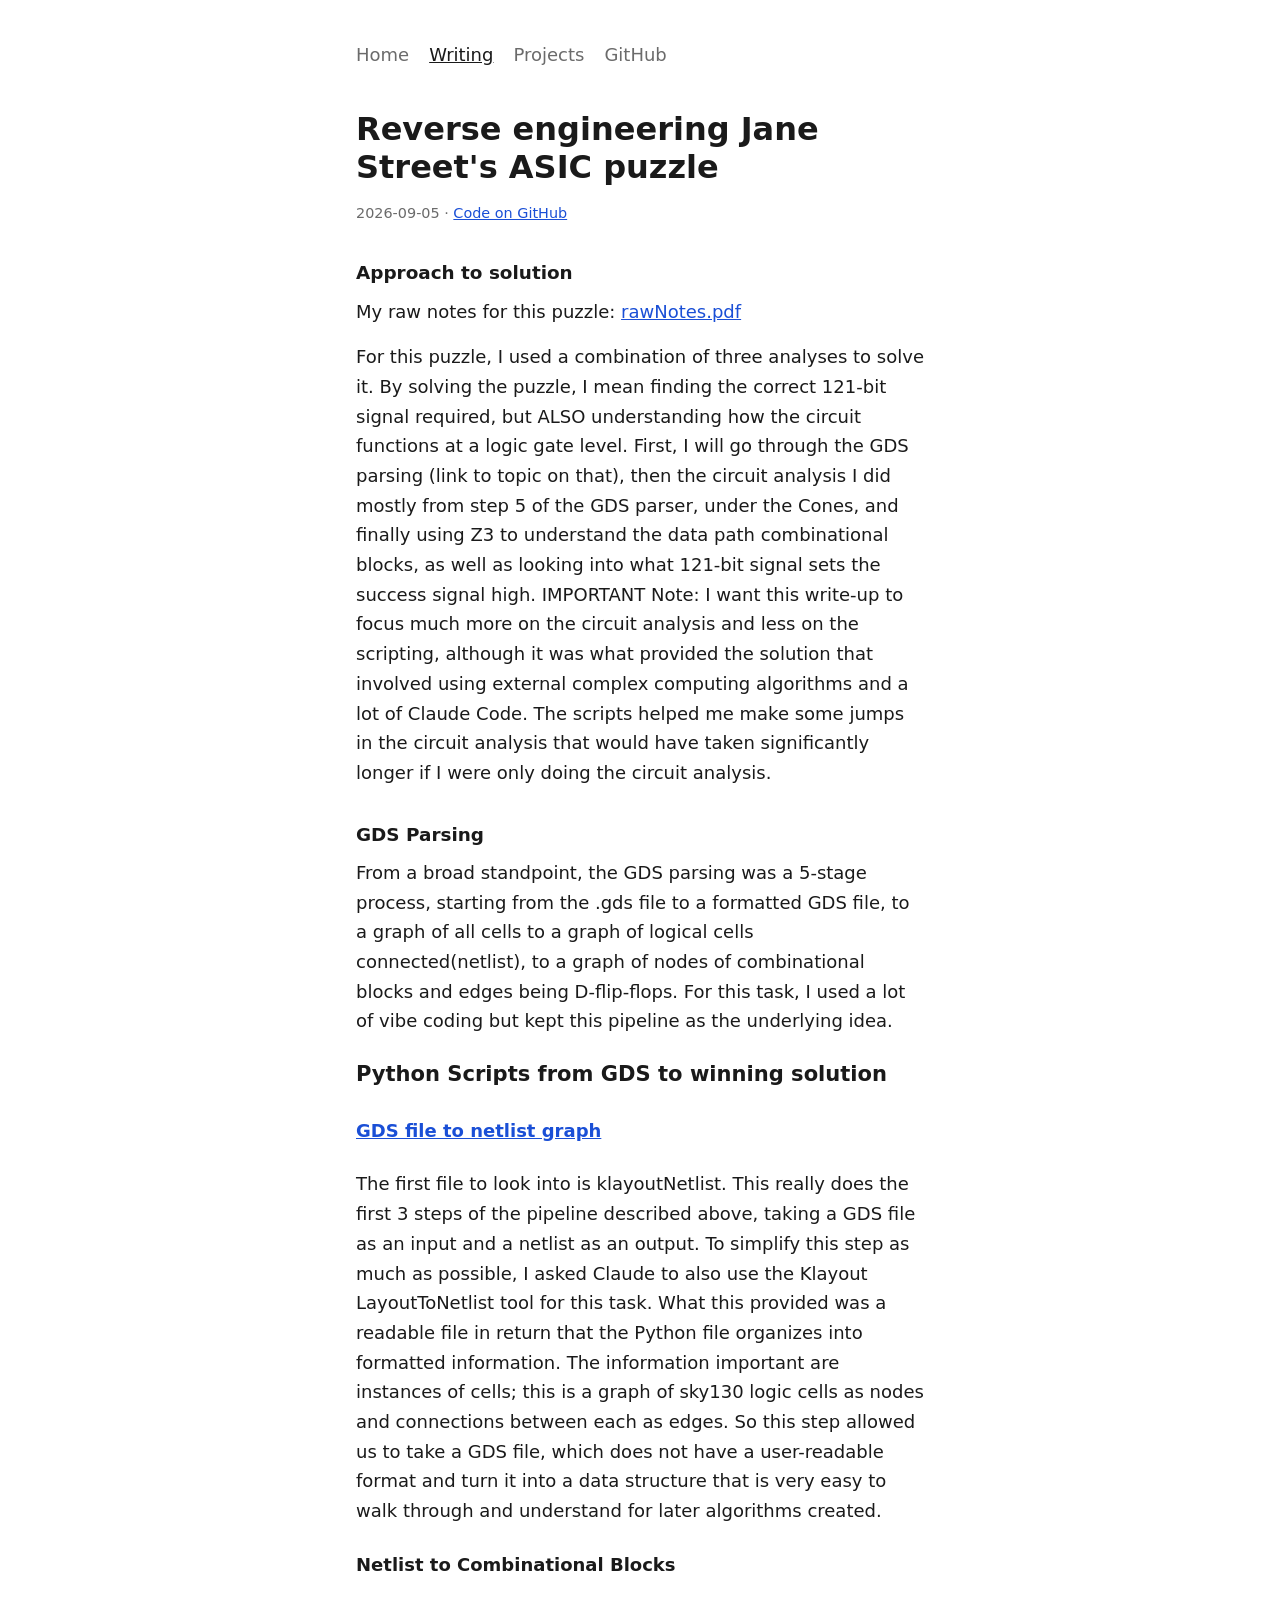
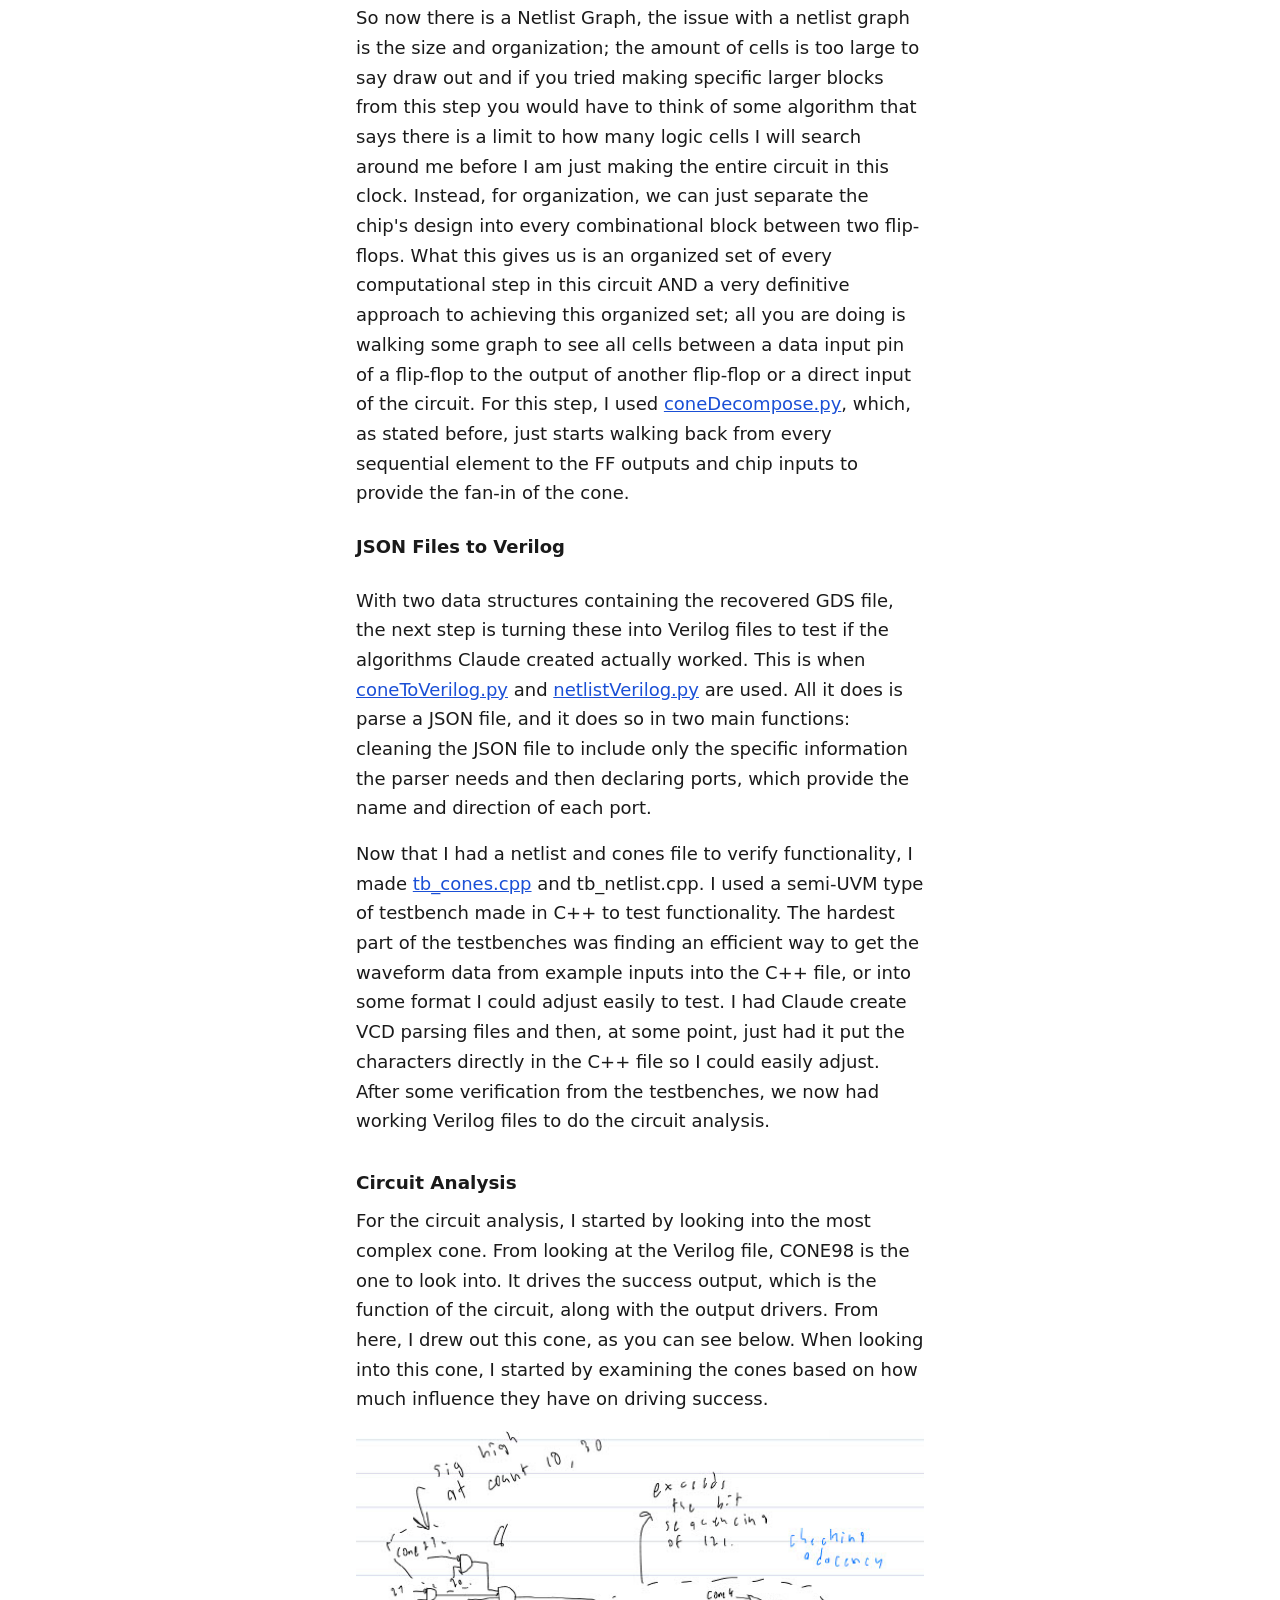
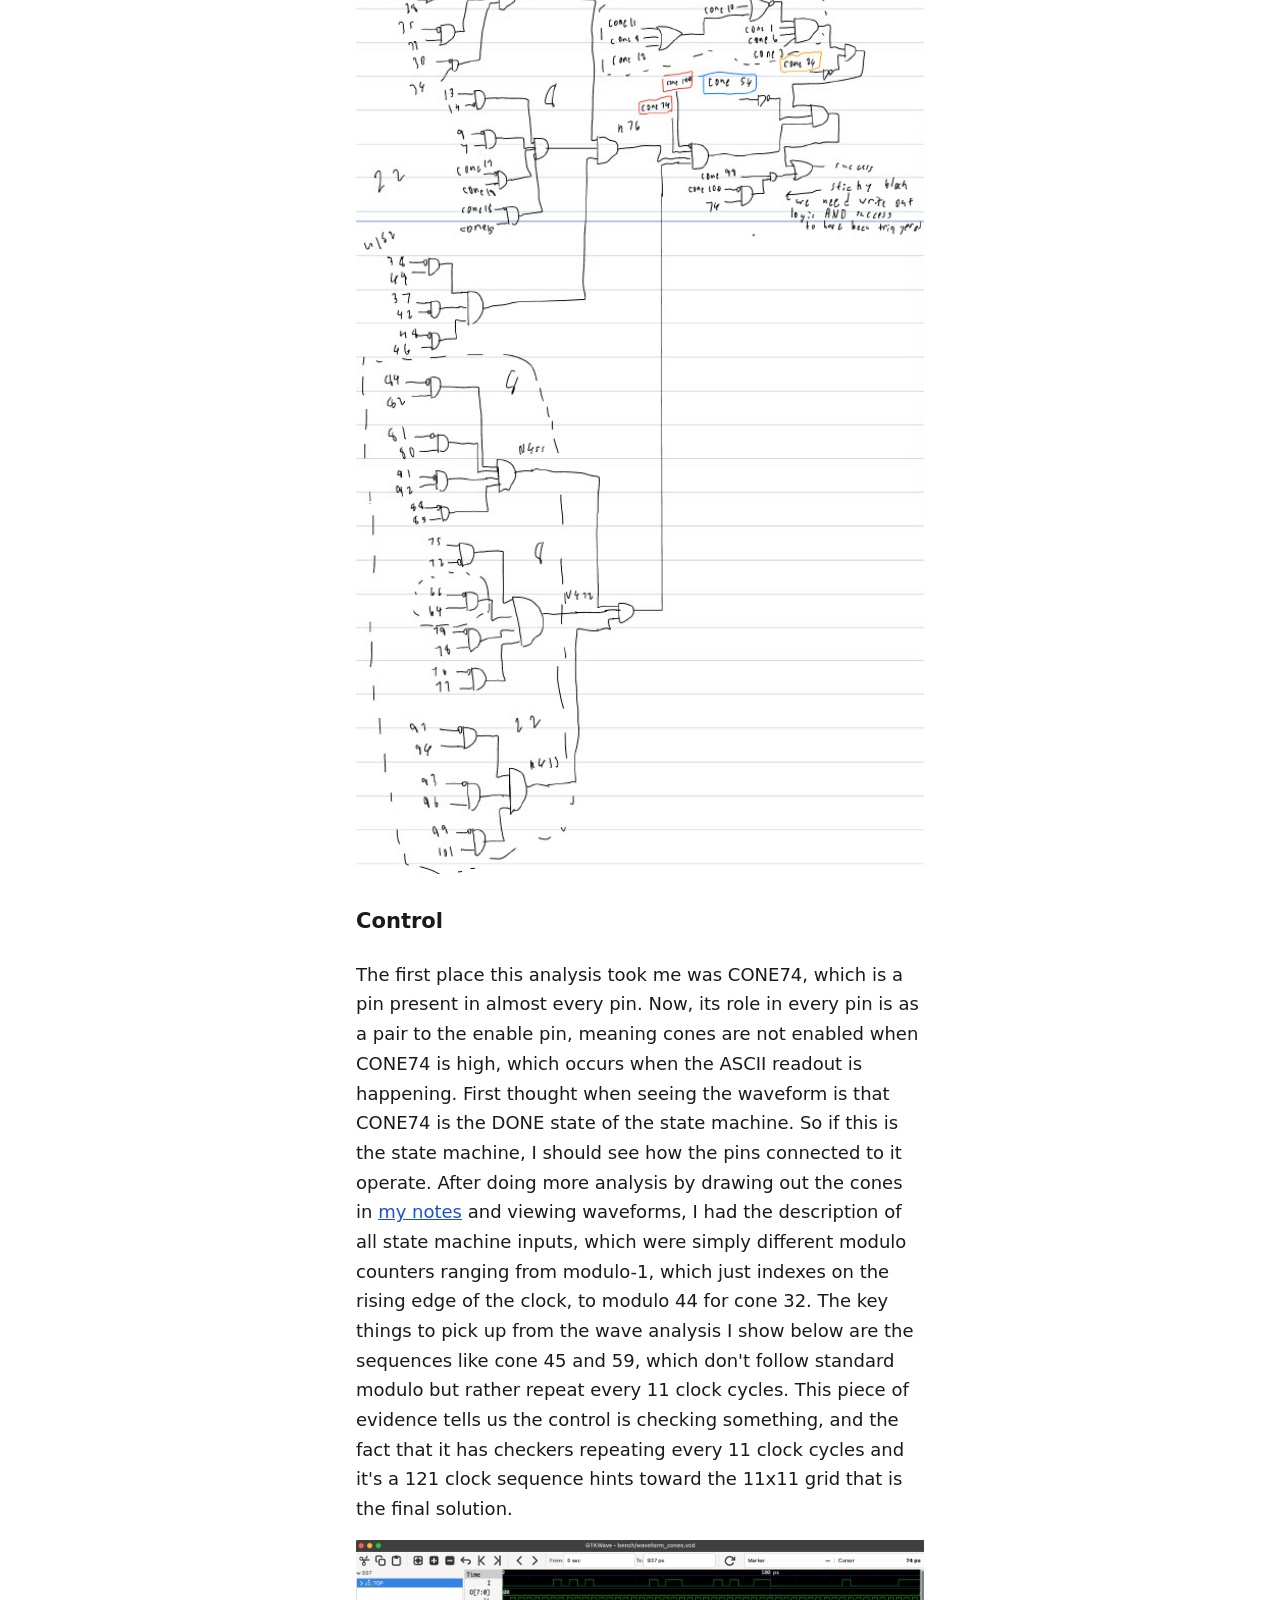
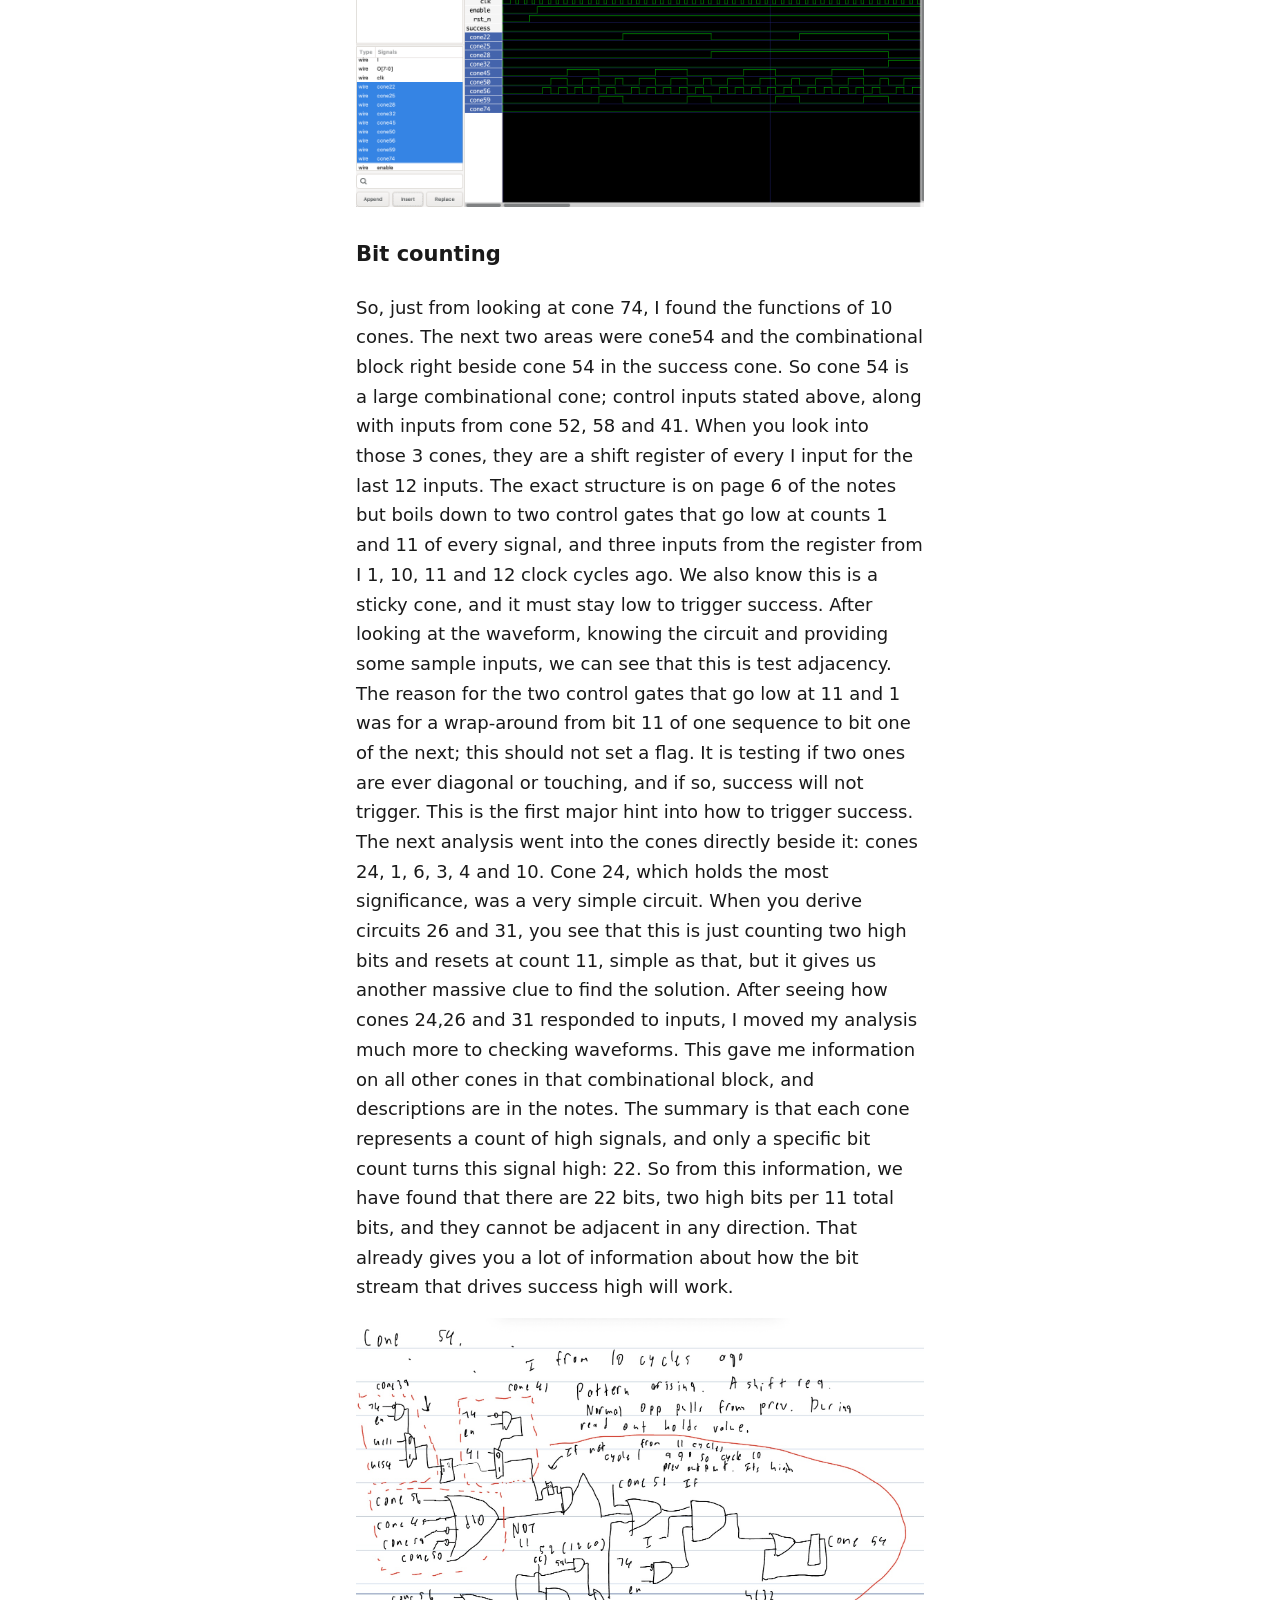
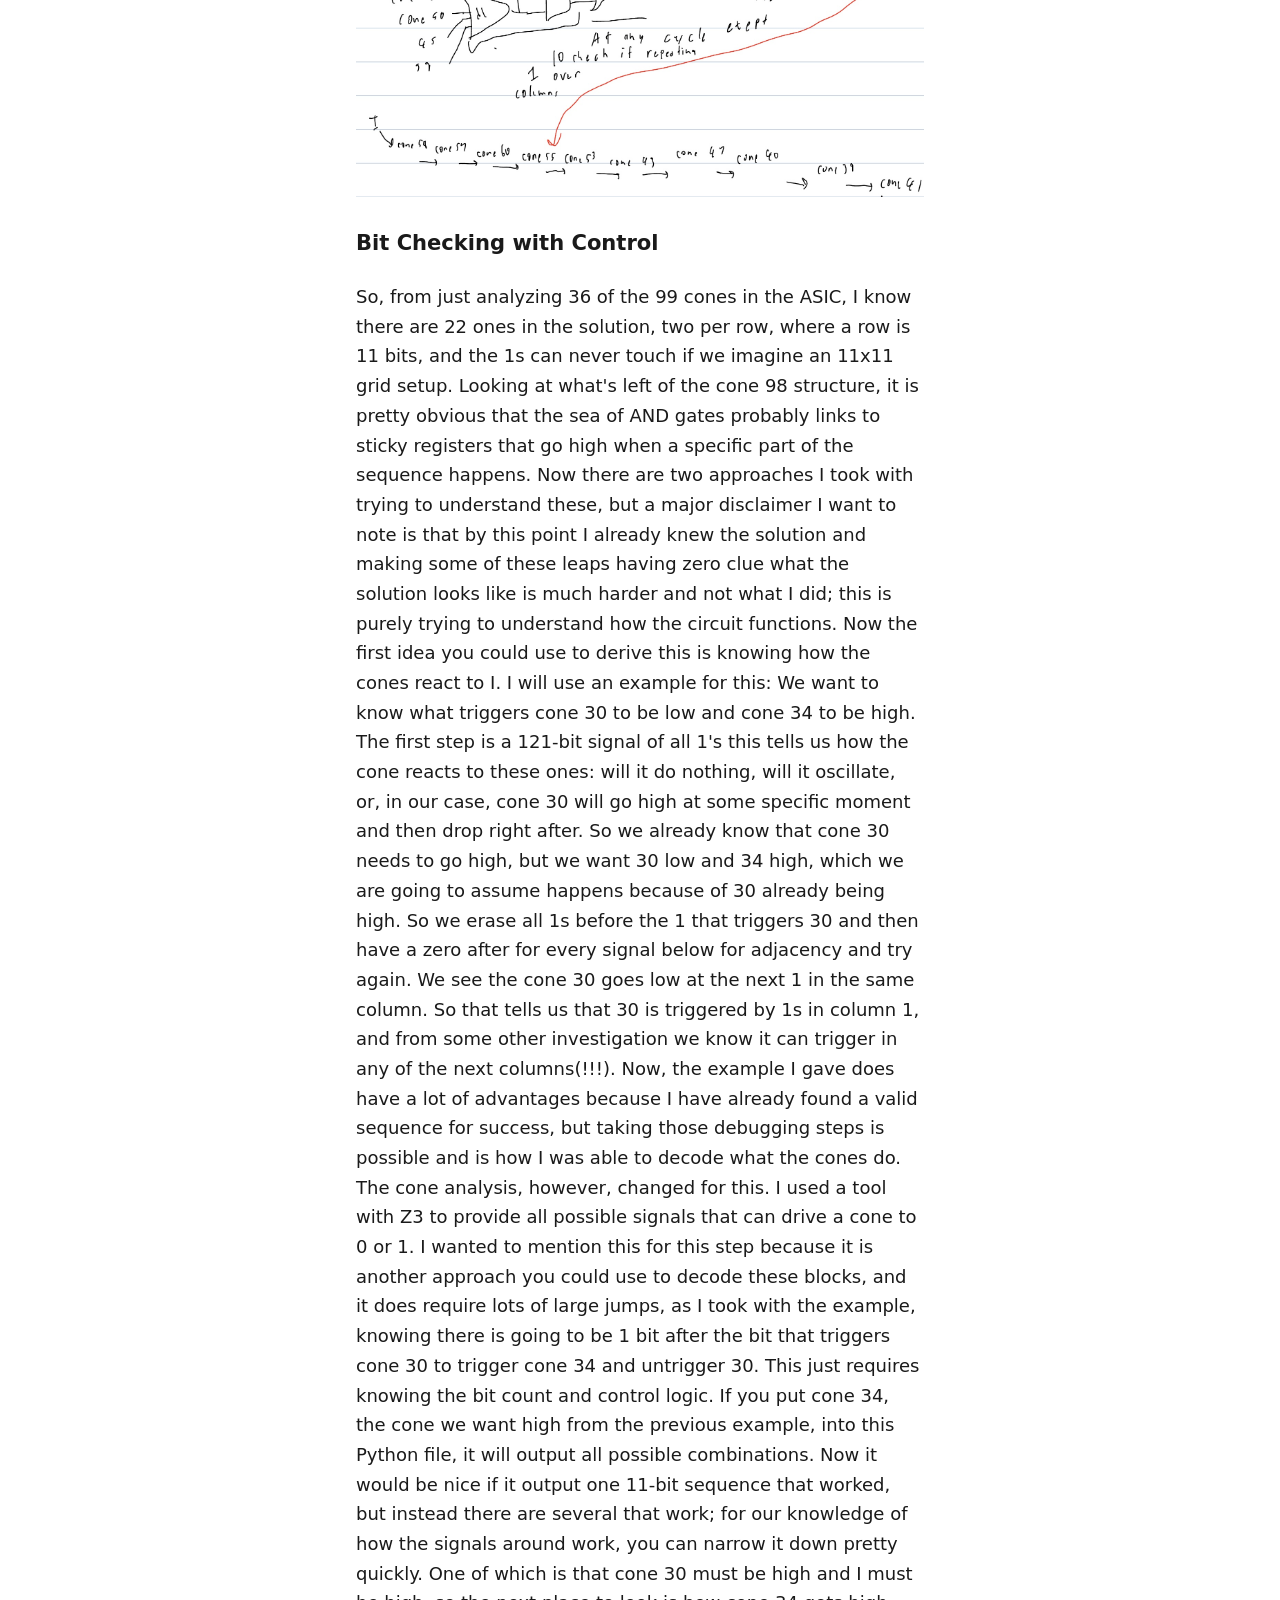
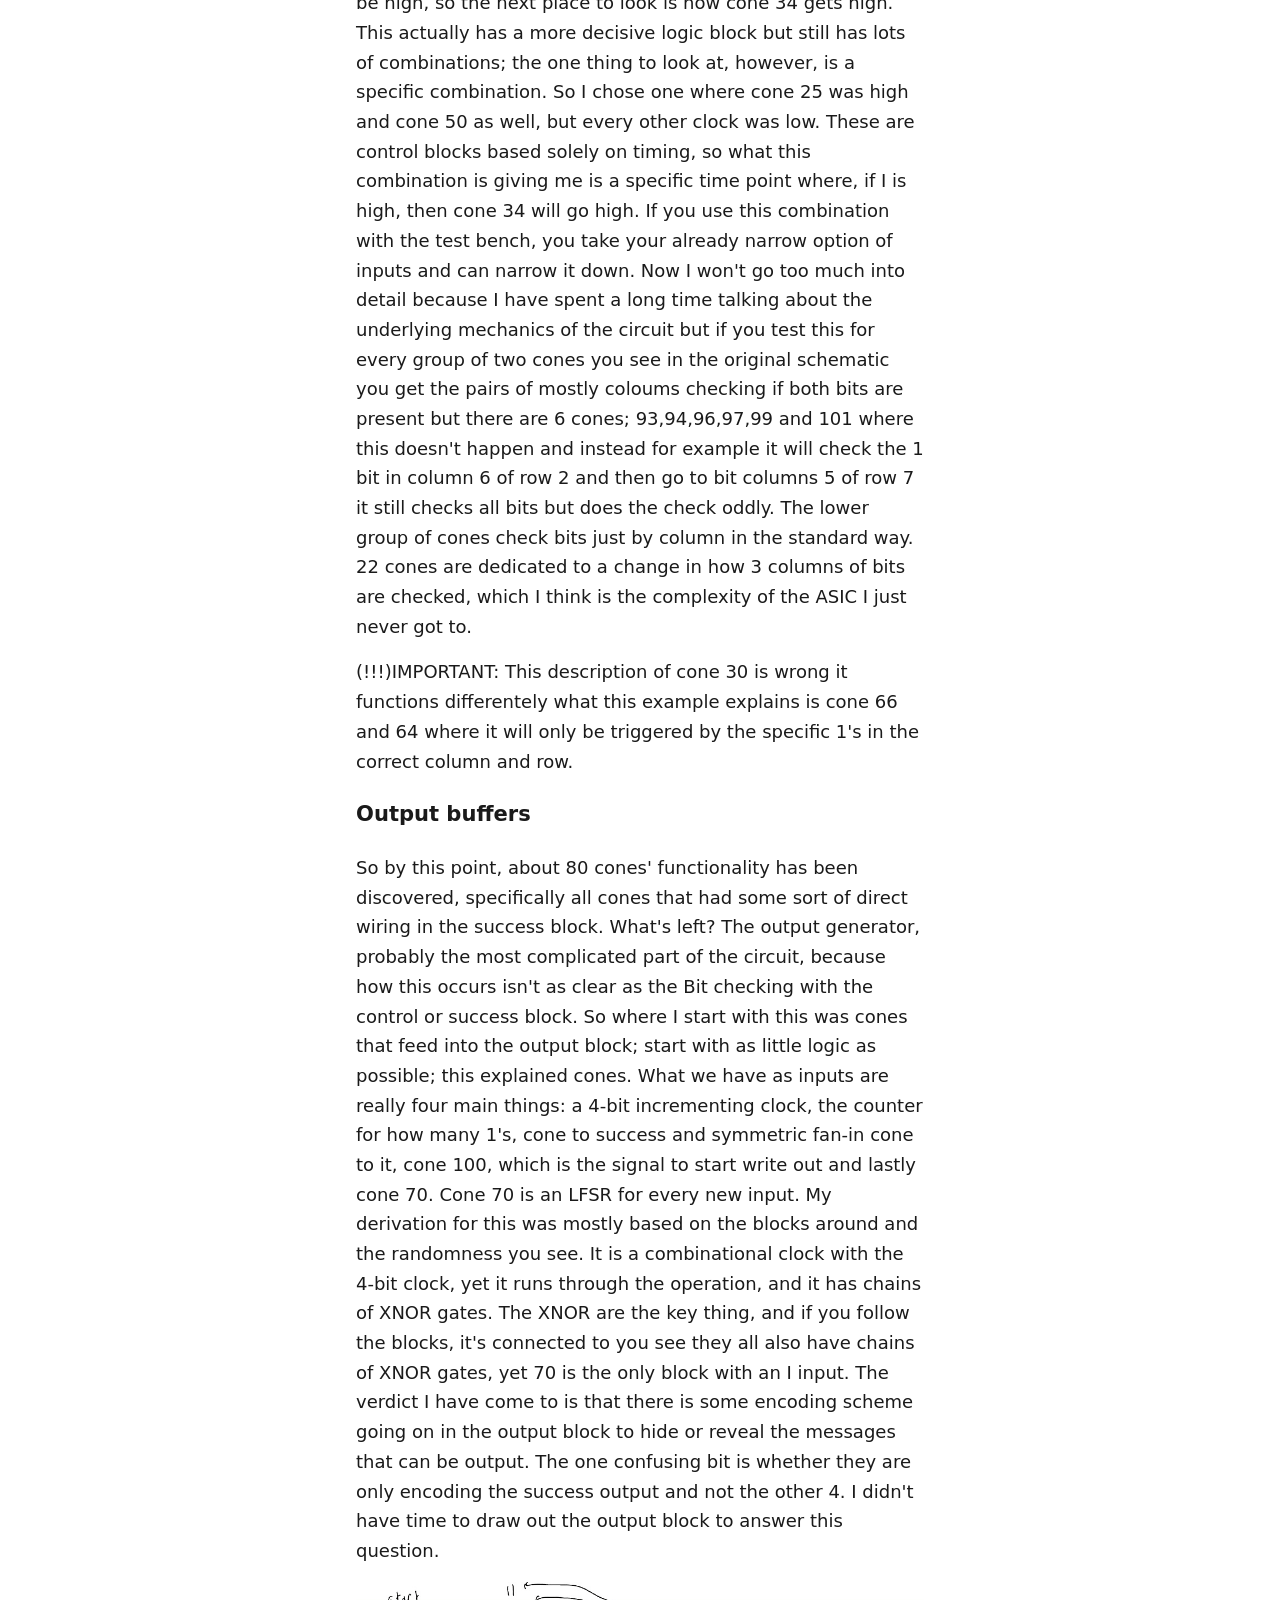
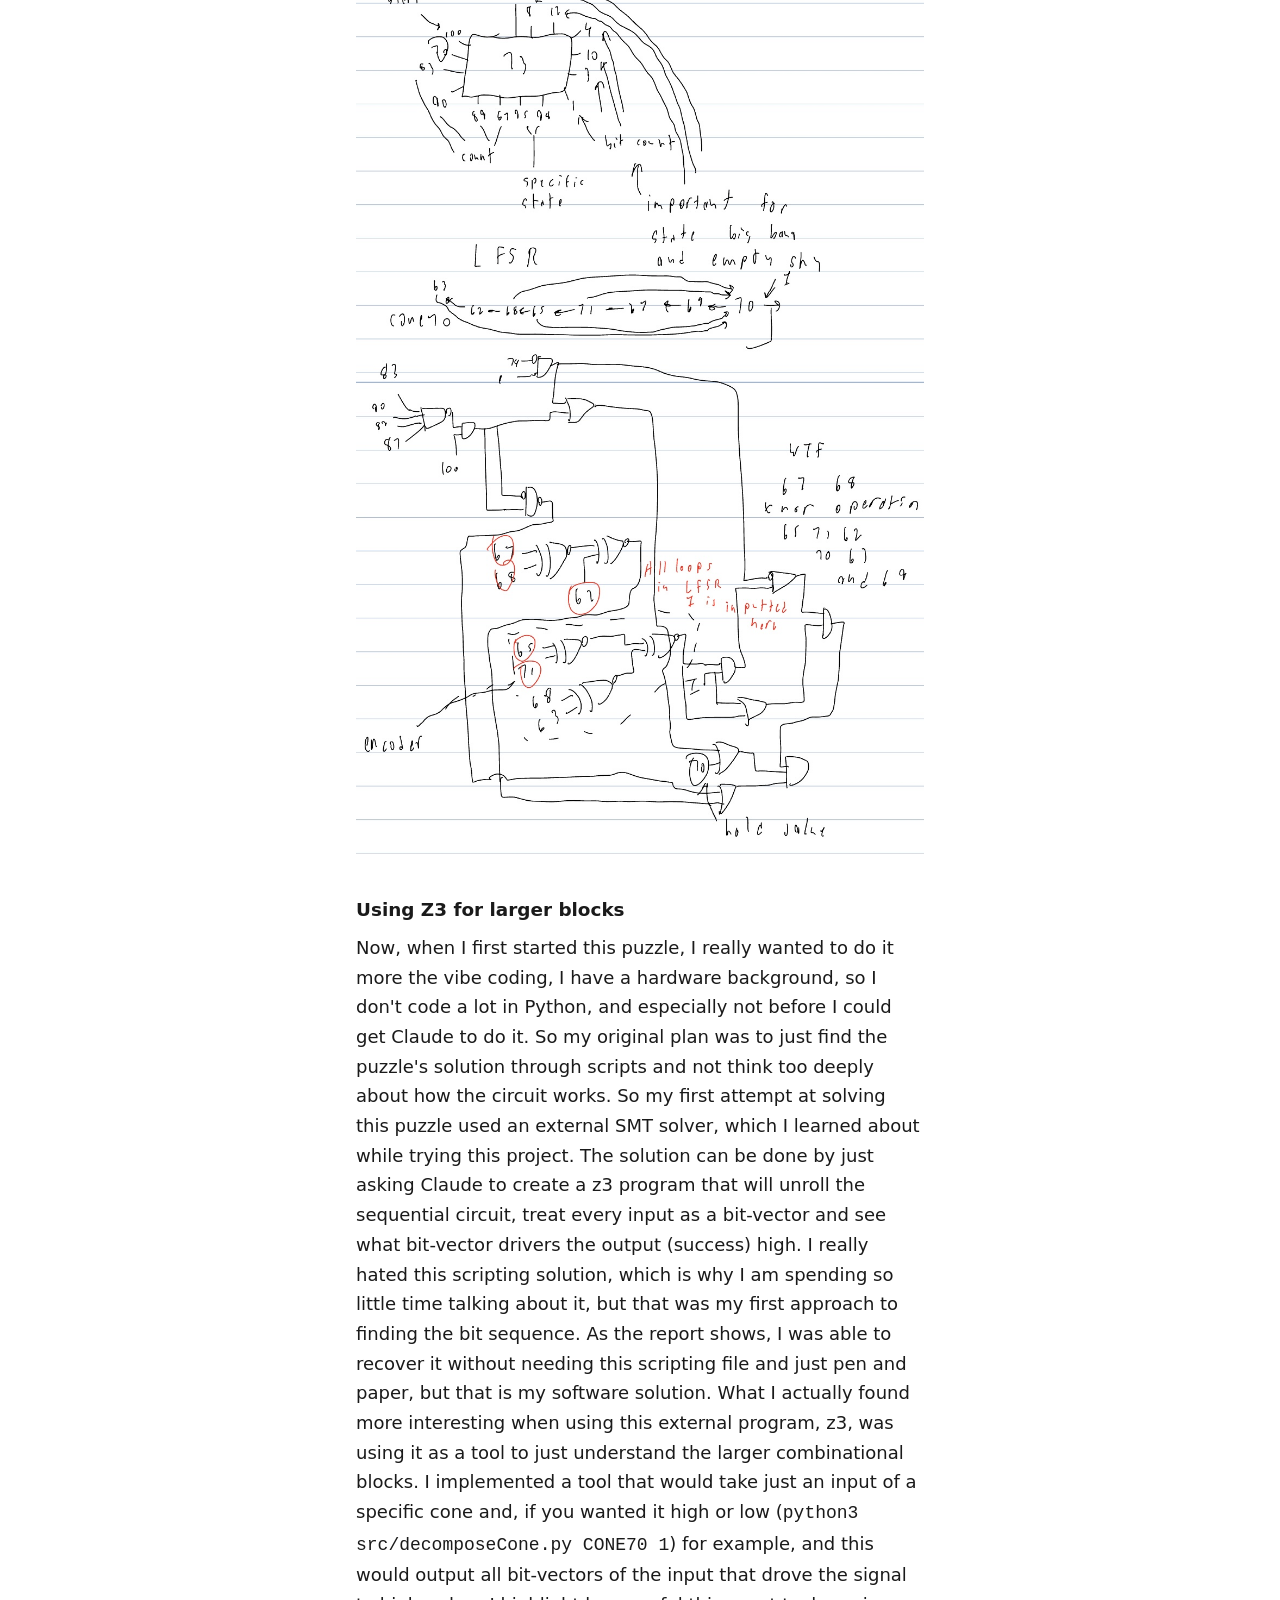
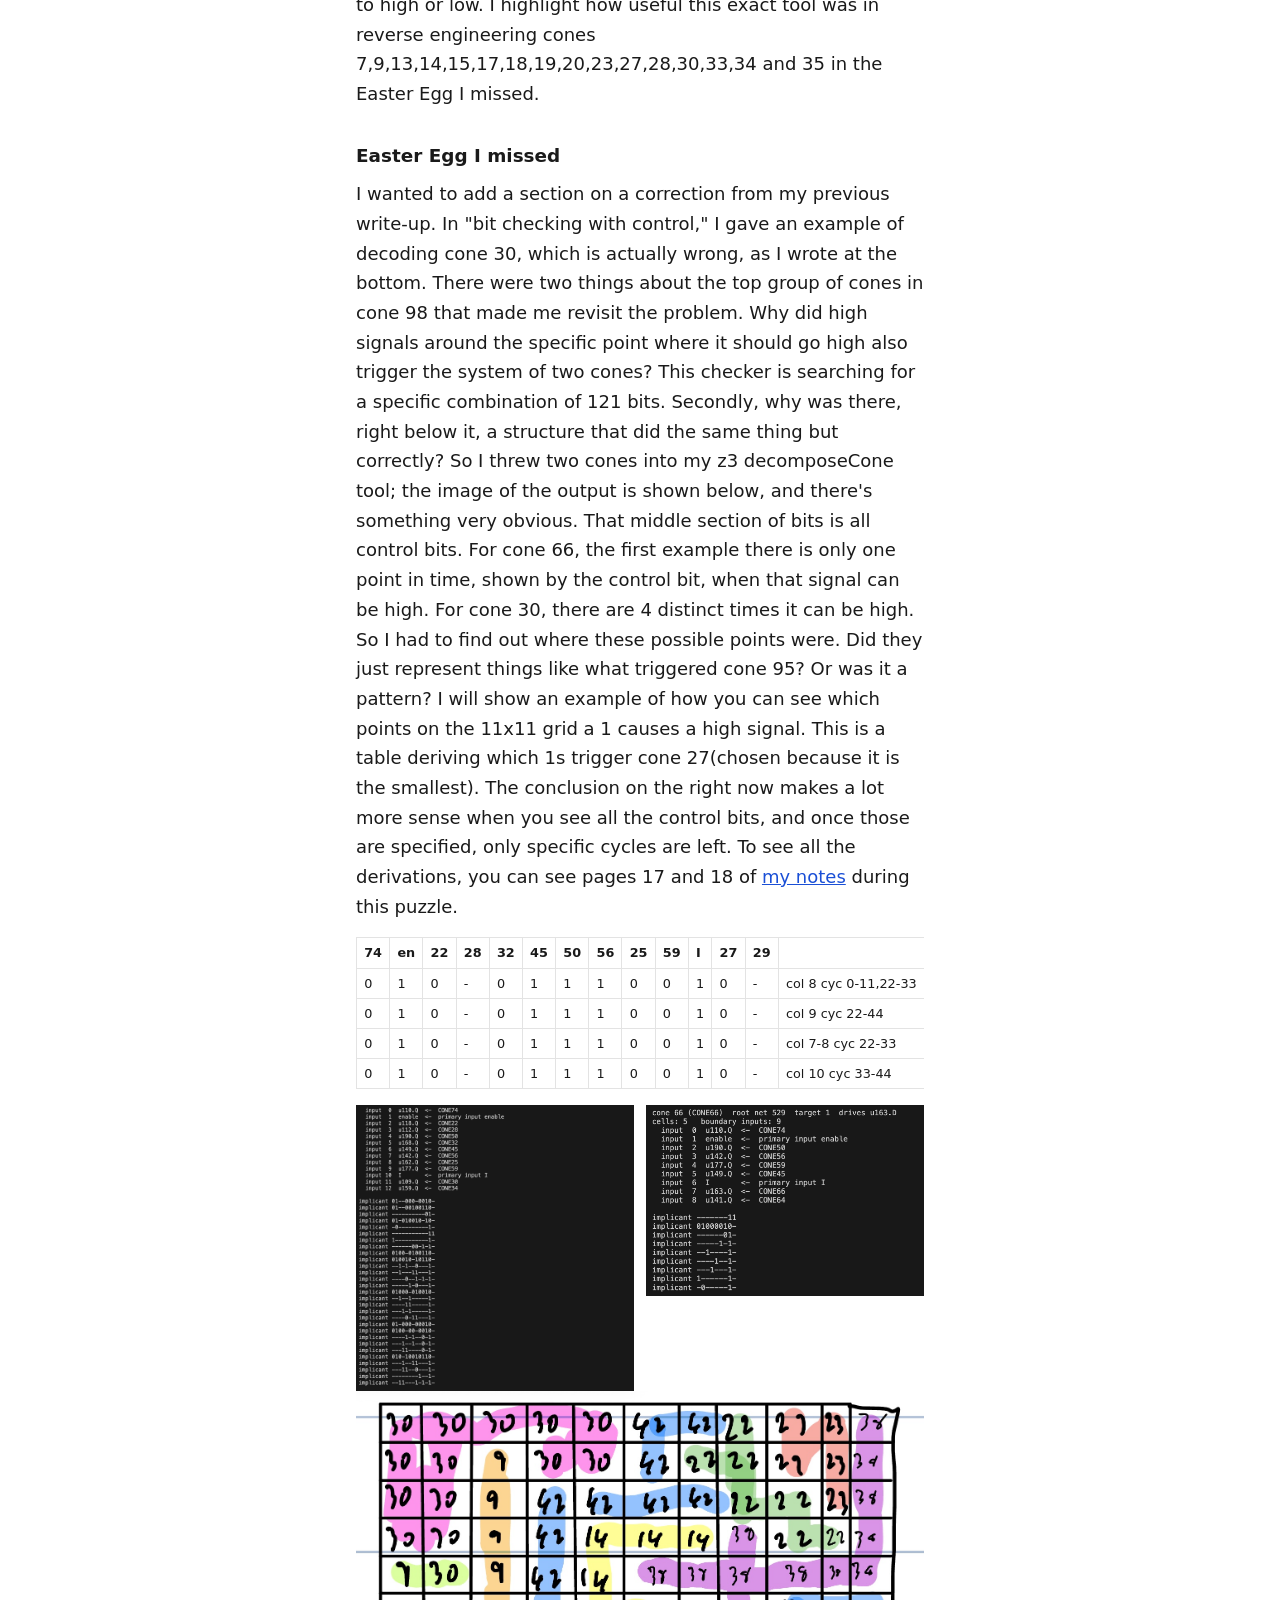
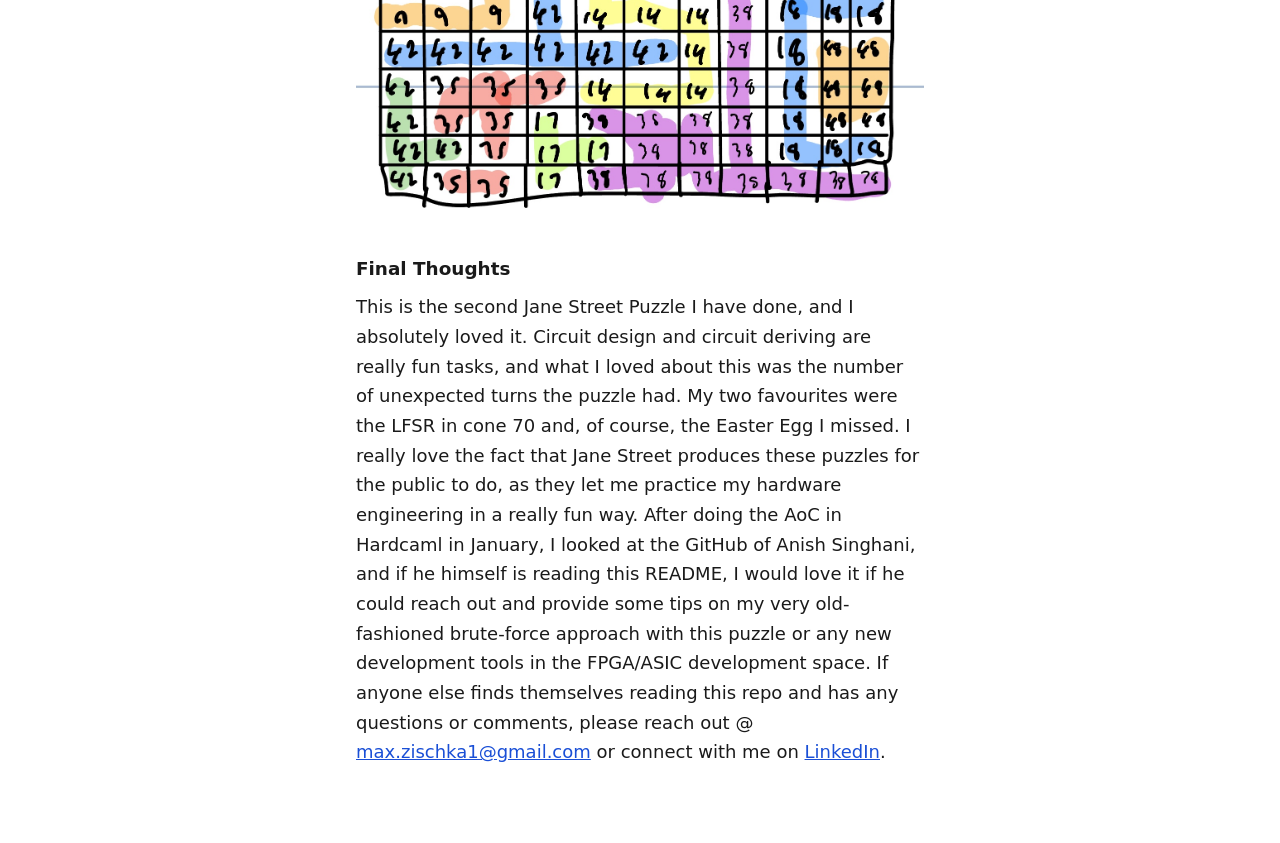
==== posts/asic-netlist/index.html @ f52e83f0 "prj added" ====
<!DOCTYPE html>
<html lang="en"><head><meta charset="utf-8"><meta name="viewport" content="width=device-width, initial-scale=1"><title>Reverse engineering Jane Street's ASIC puzzle - Max Zischka</title><link rel="stylesheet" href="/style.css"></head>
<body><main>
<nav><a href="/">Home</a><a href="/writing" aria-current="page">Writing</a><a href="/projects">Projects</a><a href="https://github.com/MaxZischka1">GitHub</a></nav>
<h1>Reverse engineering Jane Street's ASIC puzzle</h1>
<p class="date">2026-09-05 · <a href="https://github.com/MaxZischka1/ASIC-Reverse-Engineering">Code on GitHub</a></p>

<h2>Approach to solution</h2>
<p>My raw notes for this puzzle: <a href="rawNotes.pdf">rawNotes.pdf</a></p>
<p>For this puzzle, I used a combination of three analyses to solve it. By solving the puzzle, I mean finding the correct 121-bit signal required, but ALSO understanding how the circuit functions at a logic gate level. First, I will go through the GDS parsing (link to topic on that), then the circuit analysis I did mostly from step 5 of the GDS parser, under the Cones, and finally using Z3 to understand the data path combinational blocks, as well as looking into what 121-bit signal sets the success signal high. IMPORTANT Note: I want this write-up to focus much more on the circuit analysis and less on the scripting, although it was what provided the solution that involved using external complex computing algorithms and a lot of Claude Code. The scripts helped me make some jumps in the circuit analysis that would have taken significantly longer if I were only doing the circuit analysis.</p>

<h2>GDS Parsing</h2>
<p>From a broad standpoint, the GDS parsing was a 5-stage process, starting from the .gds file to a formatted GDS file, to a graph of all cells to a graph of logical cells connected(netlist), to a graph of nodes of combinational blocks and edges being D-flip-flops. For this task, I used a lot of vibe coding but kept this pipeline as the underlying idea.</p>

<h3>Python Scripts from GDS to winning solution</h3>
<h4><a href="https://github.com/MaxZischka1/ASIC-Reverse-Engineering/blob/HEAD/src/klayoutNetlist.py">GDS file to netlist graph</a></h4>
<p>The first file to look into is klayoutNetlist. This really does the first 3 steps of the pipeline described above, taking a GDS file as an input and a netlist as an output. To simplify this step as much as possible, I asked Claude to also use the Klayout LayoutToNetlist tool for this task. What this provided was a readable file in return that the Python file organizes into formatted information. The information important are instances of cells; this is a graph of sky130 logic cells as nodes and connections between each as edges. So this step allowed us to take a GDS file, which does not have a user-readable format and turn it into a data structure that is very easy to walk through and understand for later algorithms created.</p>

<h4>Netlist to Combinational Blocks</h4>
<p>So now there is a Netlist Graph, the issue with a netlist graph is the size and organization; the amount of cells is too large to say draw out and if you tried making specific larger blocks from this step you would have to think of some algorithm that says there is a limit to how many logic cells I will search around me before I am just making the entire circuit in this clock. Instead, for organization, we can just separate the chip's design into every combinational block between two flip-flops. What this gives us is an organized set of every computational step in this circuit AND a very definitive approach to achieving this organized set; all you are doing is walking some graph to see all cells between a data input pin of a flip-flop to the output of another flip-flop or a direct input of the circuit. For this step, I used <a href="https://github.com/MaxZischka1/ASIC-Reverse-Engineering/blob/HEAD/src/coneDecompose.py">coneDecompose.py</a>, which, as stated before, just starts walking back from every sequential element to the FF outputs and chip inputs to provide the fan-in of the cone.</p>

<h4>JSON Files to Verilog</h4>
<p>With two data structures containing the recovered GDS file, the next step is turning these into Verilog files to test if the algorithms Claude created actually worked. This is when <a href="https://github.com/MaxZischka1/ASIC-Reverse-Engineering/blob/HEAD/bench/conesToVerilog.py">coneToVerilog.py</a> and <a href="https://github.com/MaxZischka1/ASIC-Reverse-Engineering/blob/HEAD/bench/netlistVerilog.py">netlistVerilog.py</a> are used. All it does is parse a JSON file, and it does so in two main functions: cleaning the JSON file to include only the specific information the parser needs and then declaring ports, which provide the name and direction of each port.</p>
<p>Now that I had a netlist and cones file to verify functionality, I made <a href="https://github.com/MaxZischka1/ASIC-Reverse-Engineering/blob/HEAD/bench/tb_cones.cpp">tb_cones.cpp</a> and tb_netlist.cpp. I used a semi-UVM type of testbench made in C++ to test functionality. The hardest part of the testbenches was finding an efficient way to get the waveform data from example inputs into the C++ file, or into some format I could adjust easily to test. I had Claude create VCD parsing files and then, at some point, just had it put the characters directly in the C++ file so I could easily adjust. After some verification from the testbenches, we now had working Verilog files to do the circuit analysis.</p>

<h2>Circuit Analysis</h2>
<p>For the circuit analysis, I started by looking into the most complex cone. From looking at the Verilog file, CONE98 is the one to look into. It drives the success output, which is the function of the circuit, along with the output drivers. From here, I drew out this cone, as you can see below. When looking into this cone, I started by examining the cones based on how much influence they have on driving success.</p>
<p><img src="CONE98.jpg" width="600" alt="Hand-drawn schematic of CONE98"></p>

<h3>Control</h3>
<p>The first place this analysis took me was CONE74, which is a pin present in almost every pin. Now, its role in every pin is as a pair to the enable pin, meaning cones are not enabled when CONE74 is high, which occurs when the ASCII readout is happening. First thought when seeing the waveform is that CONE74 is the DONE state of the state machine. So if this is the state machine, I should see how the pins connected to it operate. After doing more analysis by drawing out the cones in <a href="rawNotes.pdf">my notes</a> and viewing waveforms, I had the description of all state machine inputs, which were simply different modulo counters ranging from modulo-1, which just indexes on the rising edge of the clock, to modulo 44 for cone 32. The key things to pick up from the wave analysis I show below are the sequences like cone 45 and 59, which don't follow standard modulo but rather repeat every 11 clock cycles. This piece of evidence tells us the control is checking something, and the fact that it has checkers repeating every 11 clock cycles and it's a 121 clock sequence hints toward the 11x11 grid that is the final solution.</p>
<p><img src="FSMLogicWaveform.png" width="700" alt="Waveform of the state machine control signals"></p>

<h3>Bit counting</h3>
<p>So, just from looking at cone 74, I found the functions of 10 cones. The next two areas were cone54 and the combinational block right beside cone 54 in the success cone. So cone 54 is a large combinational cone; control inputs stated above, along with inputs from cone 52, 58 and 41. When you look into those 3 cones, they are a shift register of every I input for the last 12 inputs. The exact structure is on page 6 of the notes but boils down to two control gates that go low at counts 1 and 11 of every signal, and three inputs from the register from I 1, 10, 11 and 12 clock cycles ago. We also know this is a sticky cone, and it must stay low to trigger success. After looking at the waveform, knowing the circuit and providing some sample inputs, we can see that this is test adjacency. The reason for the two control gates that go low at 11 and 1 was for a wrap-around from bit 11 of one sequence to bit one of the next; this should not set a flag. It is testing if two ones are ever diagonal or touching, and if so, success will not trigger. This is the first major hint into how to trigger success. The next analysis went into the cones directly beside it: cones 24, 1, 6, 3, 4 and 10. Cone 24, which holds the most significance, was a very simple circuit. When you derive circuits 26 and 31, you see that this is just counting two high bits and resets at count 11, simple as that, but it gives us another massive clue to find the solution. After seeing how cones 24,26 and 31 responded to inputs, I moved my analysis much more to checking waveforms. This gave me information on all other cones in that combinational block, and descriptions are in the notes. The summary is that each cone represents a count of high signals, and only a specific bit count turns this signal high: 22. So from this information, we have found that there are 22 bits, two high bits per 11 total bits, and they cannot be adjacent in any direction. That already gives you a lot of information about how the bit stream that drives success high will work.</p>
<p><img src="Cone54.jpeg" width="700" alt="Hand-drawn schematic of cone 54"></p>

<h3>Bit Checking with Control</h3>
<p>So, from just analyzing 36 of the 99 cones in the ASIC, I know there are 22 ones in the solution, two per row, where a row is 11 bits, and the 1s can never touch if we imagine an 11x11 grid setup. Looking at what's left of the cone 98 structure, it is pretty obvious that the sea of AND gates probably links to sticky registers that go high when a specific part of the sequence happens. Now there are two approaches I took with trying to understand these, but a major disclaimer I want to note is that by this point I already knew the solution and making some of these leaps having zero clue what the solution looks like is much harder and not what I did; this is purely trying to understand how the circuit functions. Now the first idea you could use to derive this is knowing how the cones react to I. I will use an example for this: We want to know what triggers cone 30 to be low and cone 34 to be high. The first step is a 121-bit signal of all 1's this tells us how the cone reacts to these ones: will it do nothing, will it oscillate, or, in our case, cone 30 will go high at some specific moment and then drop right after. So we already know that cone 30 needs to go high, but we want 30 low and 34 high, which we are going to assume happens because of 30 already being high. So we erase all 1s before the 1 that triggers 30 and then have a zero after for every signal below for adjacency and try again. We see the cone 30 goes low at the next 1 in the same column. So that tells us that 30 is triggered by 1s in column 1, and from some other investigation we know it can trigger in any of the next columns(!!!). Now, the example I gave does have a lot of advantages because I have already found a valid sequence for success, but taking those debugging steps is possible and is how I was able to decode what the cones do. The cone analysis, however, changed for this. I used a tool with Z3 to provide all possible signals that can drive a cone to 0 or 1. I wanted to mention this for this step because it is another approach you could use to decode these blocks, and it does require lots of large jumps, as I took with the example, knowing there is going to be 1 bit after the bit that triggers cone 30 to trigger cone 34 and untrigger 30. This just requires knowing the bit count and control logic. If you put cone 34, the cone we want high from the previous example, into this Python file, it will output all possible combinations. Now it would be nice if it output one 11-bit sequence that worked, but instead there are several that work; for our knowledge of how the signals around work, you can narrow it down pretty quickly. One of which is that cone 30 must be high and I must be high, so the next place to look is how cone 34 gets high. This actually has a more decisive logic block but still has lots of combinations; the one thing to look at, however, is a specific combination. So I chose one where cone 25 was high and cone 50 as well, but every other clock was low. These are control blocks based solely on timing, so what this combination is giving me is a specific time point where, if I is high, then cone 34 will go high. If you use this combination with the test bench, you take your already narrow option of inputs and can narrow it down. Now I won't go too much into detail because I have spent a long time talking about the underlying mechanics of the circuit but if you test this for every group of two cones you see in the original schematic you get the pairs of mostly coloums checking if both bits are present but there are 6 cones; 93,94,96,97,99 and 101 where this doesn't happen and instead for example it will check the 1 bit in column 6 of row 2 and then go to bit columns 5 of row 7 it still checks all bits but does the check oddly. The lower group of cones check bits just by column in the standard way. 22 cones are dedicated to a change in how 3 columns of bits are checked, which I think is the complexity of the ASIC I just never got to.</p>
<p>(!!!)IMPORTANT: This description of cone 30 is wrong it functions differentely what this example explains is cone 66 and 64 where it will only be triggered by the specific 1's in the correct column and row.</p>

<h3>Output buffers</h3>
<p>So by this point, about 80 cones' functionality has been discovered, specifically all cones that had some sort of direct wiring in the success block. What's left? The output generator, probably the most complicated part of the circuit, because how this occurs isn't as clear as the Bit checking with the control or success block. So where I start with this was cones that feed into the output block; start with as little logic as possible; this explained cones. What we have as inputs are really four main things: a 4-bit incrementing clock, the counter for how many 1's, cone to success and symmetric fan-in cone to it, cone 100, which is the signal to start write out and lastly cone 70. Cone 70 is an LFSR for every new input. My derivation for this was mostly based on the blocks around and the randomness you see. It is a combinational clock with the 4-bit clock, yet it runs through the operation, and it has chains of XNOR gates. The XNOR are the key thing, and if you follow the blocks, it's connected to you see they all also have chains of XNOR gates, yet 70 is the only block with an I input. The verdict I have come to is that there is some encoding scheme going on in the output block to hide or reveal the messages that can be output. The one confusing bit is whether they are only encoding the success output and not the other 4. I didn't have time to draw out the output block to answer this question.</p>
<p><img src="Cone7073.jpeg" width="700" alt="Hand-drawn schematic of cones 70 to 73"></p>

<h2>Using Z3 for larger blocks</h2>
<p>Now, when I first started this puzzle, I really wanted to do it more the vibe coding, I have a hardware background, so I don't code a lot in Python, and especially not before I could get Claude to do it. So my original plan was to just find the puzzle's solution through scripts and not think too deeply about how the circuit works. So my first attempt at solving this puzzle used an external SMT solver, which I learned about while trying this project. The solution can be done by just asking Claude to create a z3 program that will unroll the sequential circuit, treat every input as a bit-vector and see what bit-vector drivers the output (success) high. I really hated this scripting solution, which is why I am spending so little time talking about it, but that was my first approach to finding the bit sequence. As the report shows, I was able to recover it without needing this scripting file and just pen and paper, but that is my software solution. What I actually found more interesting when using this external program, z3, was using it as a tool to just understand the larger combinational blocks. I implemented a tool that would take just an input of a specific cone and, if you wanted it high or low (<code>python3 src/decomposeCone.py CONE70 1</code>) for example, and this would output all bit-vectors of the input that drove the signal to high or low. I highlight how useful this exact tool was in reverse engineering cones 7,9,13,14,15,17,18,19,20,23,27,28,30,33,34 and 35 in the Easter Egg I missed.</p>

<h2>Easter Egg I missed</h2>
<p>I wanted to add a section on a correction from my previous write-up. In "bit checking with control," I gave an example of decoding cone 30, which is actually wrong, as I wrote at the bottom. There were two things about the top group of cones in cone 98 that made me revisit the problem. Why did high signals around the specific point where it should go high also trigger the system of two cones? This checker is searching for a specific combination of 121 bits. Secondly, why was there, right below it, a structure that did the same thing but correctly? So I threw two cones into my z3 decomposeCone tool; the image of the output is shown below, and there's something very obvious. That middle section of bits is all control bits. For cone 66, the first example there is only one point in time, shown by the control bit, when that signal can be high. For cone 30, there are 4 distinct times it can be high. So I had to find out where these possible points were. Did they just represent things like what triggered cone 95? Or was it a pattern? I will show an example of how you can see which points on the 11x11 grid a 1 causes a high signal. This is a table deriving which 1s trigger cone 27(chosen because it is the smallest). The conclusion on the right now makes a lot more sense when you see all the control bits, and once those are specified, only specific cycles are left. To see all the derivations, you can see pages 17 and 18 of <a href="rawNotes.pdf">my notes</a> during this puzzle.</p>
<table>
<tr><th>74</th><th>en</th><th>22</th><th>28</th><th>32</th><th>45</th><th>50</th><th>56</th><th>25</th><th>59</th><th>I</th><th>27</th><th>29</th><th></th></tr>
<tr><td>0</td><td>1</td><td>0</td><td>-</td><td>0</td><td>1</td><td>1</td><td>1</td><td>0</td><td>0</td><td>1</td><td>0</td><td>-</td><td>col 8 cyc 0-11,22-33</td></tr>
<tr><td>0</td><td>1</td><td>0</td><td>-</td><td>0</td><td>1</td><td>1</td><td>1</td><td>0</td><td>0</td><td>1</td><td>0</td><td>-</td><td>col 9 cyc 22-44</td></tr>
<tr><td>0</td><td>1</td><td>0</td><td>-</td><td>0</td><td>1</td><td>1</td><td>1</td><td>0</td><td>0</td><td>1</td><td>0</td><td>-</td><td>col 7-8 cyc 22-33</td></tr>
<tr><td>0</td><td>1</td><td>0</td><td>-</td><td>0</td><td>1</td><td>1</td><td>1</td><td>0</td><td>0</td><td>1</td><td>0</td><td>-</td><td>col 10 cyc 33-44</td></tr>
</table>
<div class="pair">
<img src="Cone30.png" width="400" alt="Z3 decomposeCone output for cone 30">
<img src="Cone66.png" width="400" alt="Z3 decomposeCone output for cone 66">
</div>
<p><img src="THEASIC.jpeg" width="700" alt="Full hand-drawn map of the ASIC"></p>

<h2>Final Thoughts</h2>
<p>This is the second Jane Street Puzzle I have done, and I absolutely loved it. Circuit design and circuit deriving are really fun tasks, and what I loved about this was the number of unexpected turns the puzzle had. My two favourites were the LFSR in cone 70 and, of course, the Easter Egg I missed. I really love the fact that Jane Street produces these puzzles for the public to do, as they let me practice my hardware engineering in a really fun way. After doing the AoC in Hardcaml in January, I looked at the GitHub of Anish Singhani, and if he himself is reading this README, I would love it if he could reach out and provide some tips on my very old-fashioned brute-force approach with this puzzle or any new development tools in the FPGA/ASIC development space. If anyone else finds themselves reading this repo and has any questions or comments, please reach out @ <a href="mailto:max.zischka1@gmail.com">max.zischka1@gmail.com</a> or connect with me on <a href="https://www.linkedin.com/in/max-zischka/">LinkedIn</a>.</p>
</main></body></html>
---- style.css ----
:root{--bg:#ffffff;--ink:#1a1a1a;--muted:#6b6b6b;--line:#e3e3e3;--link:#1a4fd6}
@media (prefers-color-scheme:dark){:root{--bg:#111111;--ink:#e8e8e8;--muted:#9a9a9a;--line:#2c2c2c;--link:#8ab0ff}}
*{box-sizing:border-box}
body{margin:0;background:var(--bg);color:var(--ink);font:18px/1.65 system-ui,-apple-system,"Segoe UI",Roboto,sans-serif}
main{max-width:38rem;margin:0 auto;padding:2.5rem 1.25rem 4rem}
a{color:var(--link)}
nav{display:flex;gap:1.25rem;flex-wrap:wrap;margin-bottom:2.5rem}
nav a{color:var(--muted);text-decoration:none}
nav a:hover,nav a[aria-current]{color:var(--ink);text-decoration:underline}
h1{font-size:2rem;line-height:1.2;margin:0 0 1rem}
h2{font-size:1.15rem;margin:2rem 0 .5rem}
p,ul{margin:0 0 1rem}
ul{padding-left:1.2rem}
li{margin-bottom:.35rem}
hr{border:0;border-top:1px solid var(--line);margin:2rem 0}
.date{color:var(--muted);font-size:.9rem}
.list{list-style:none;padding:0}
.list li{display:flex;gap:1rem;justify-content:space-between;align-items:baseline}
.list .date{white-space:nowrap}
pre{overflow-x:auto;background:var(--line);padding:.75rem;border-radius:4px;font-size:.85rem}
code{font-family:ui-monospace,Menlo,Consolas,monospace}
footer{color:var(--muted);font-size:.9rem}
img{max-width:100%;height:auto}
.headshot{display:block;width:160px;height:auto;border-radius:6px;margin-bottom:1.25rem}
table{border-collapse:collapse;font-size:.8rem;display:block;overflow-x:auto;margin:0 0 1rem}
th,td{border:1px solid var(--line);padding:.25rem .45rem;text-align:left;white-space:nowrap}
.pair{display:grid;grid-template-columns:1fr 1fr;gap:.75rem}
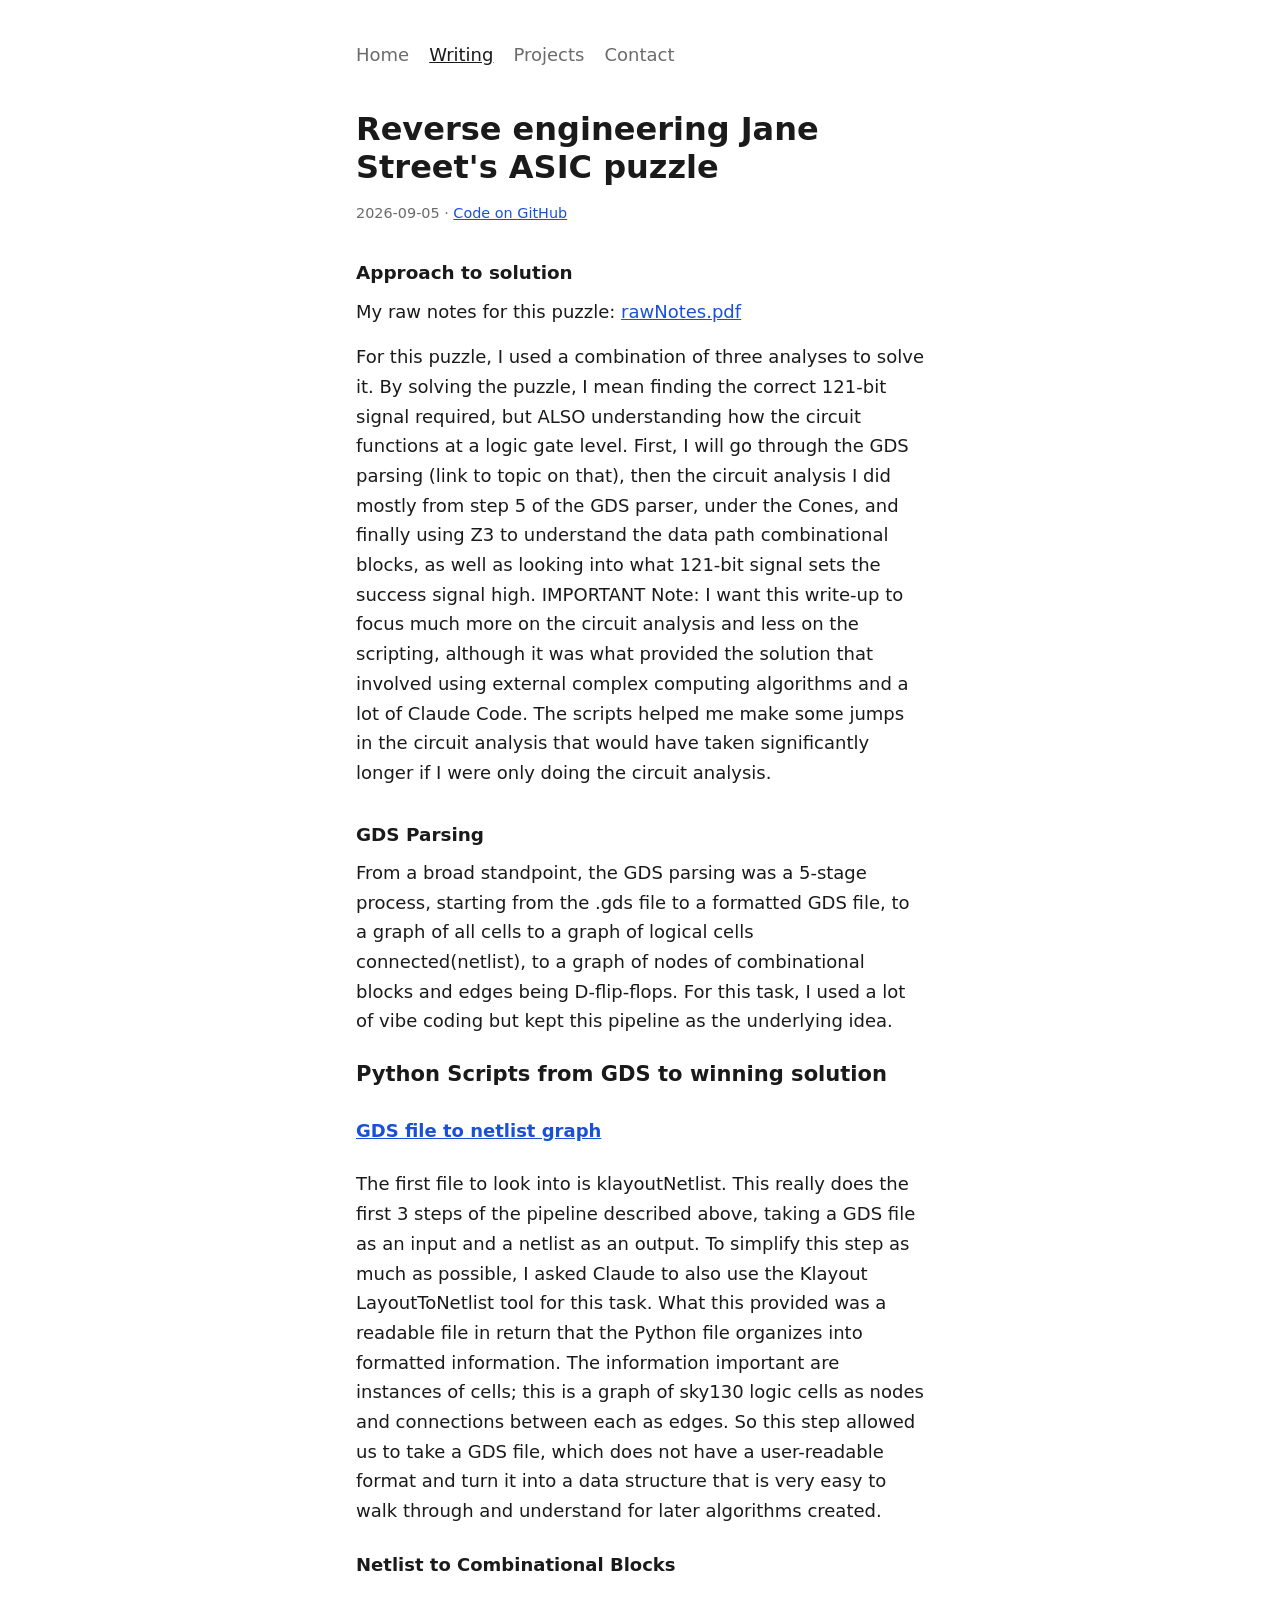
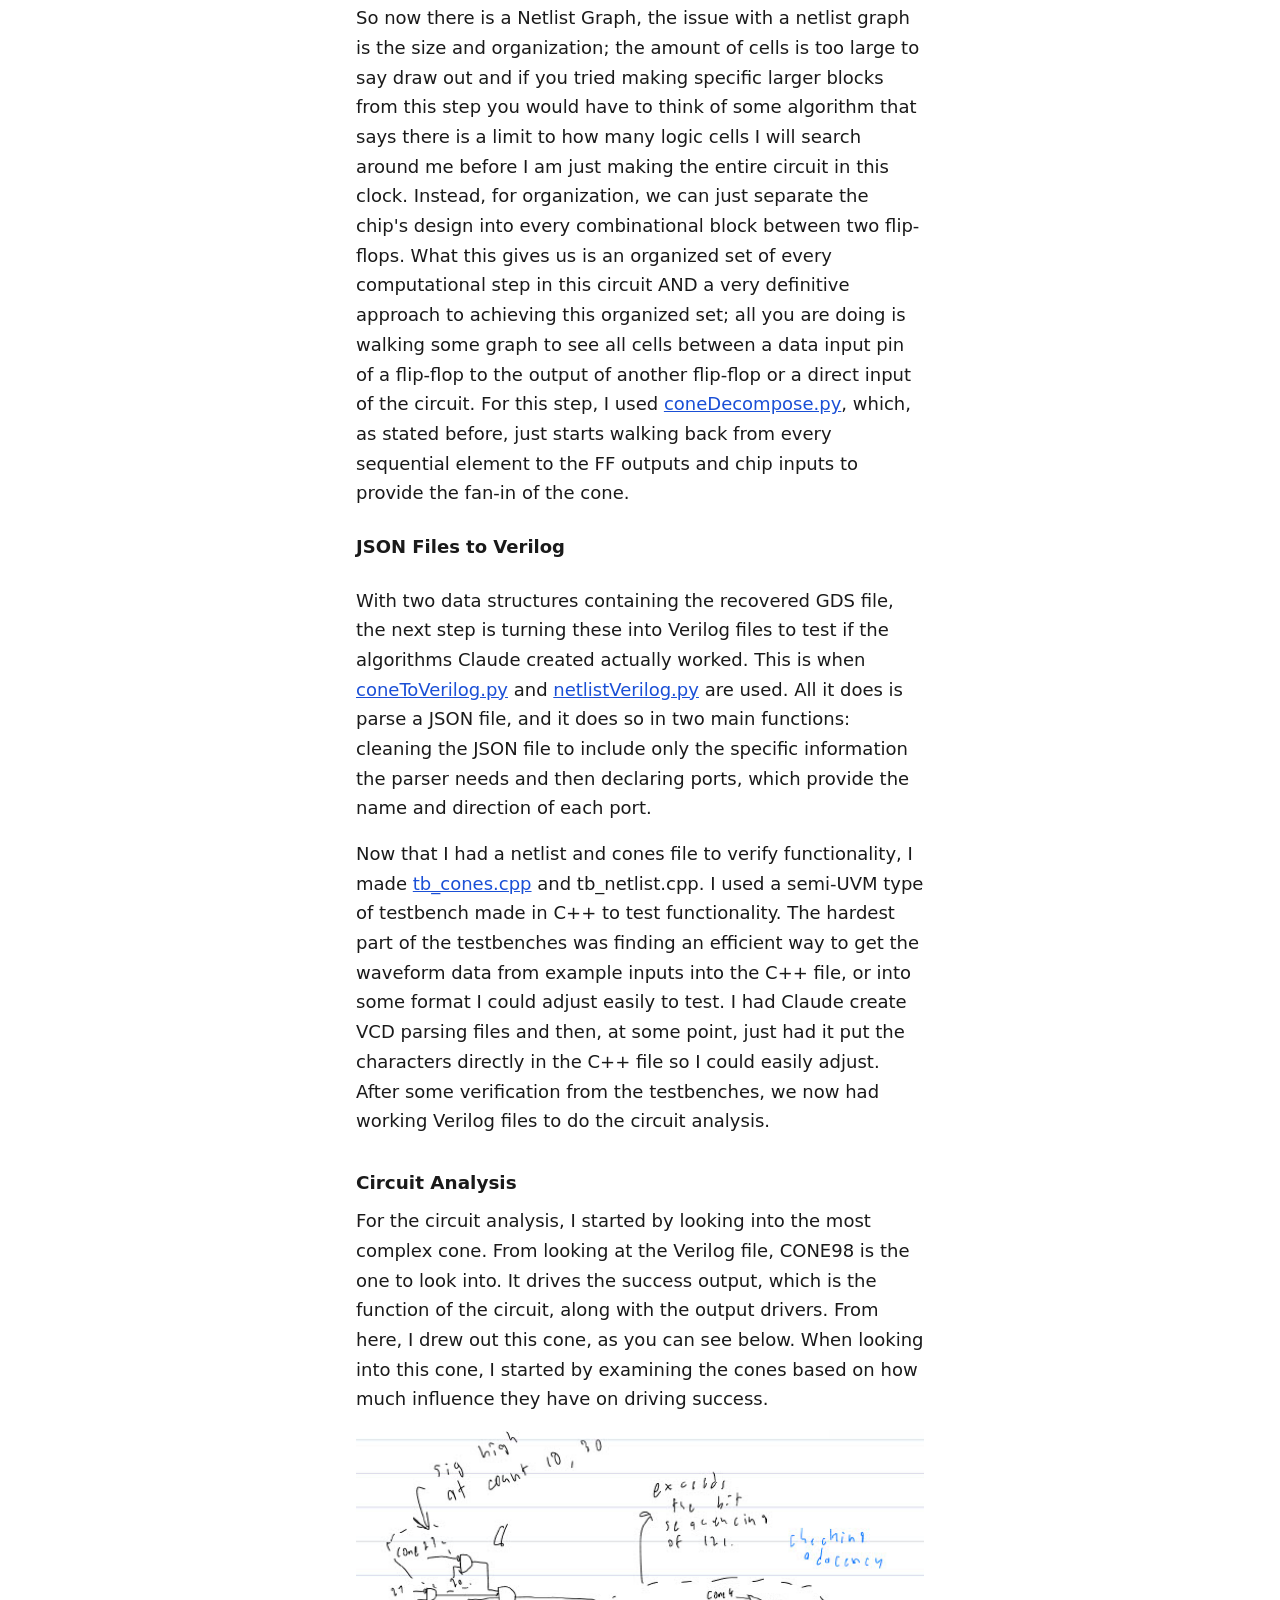
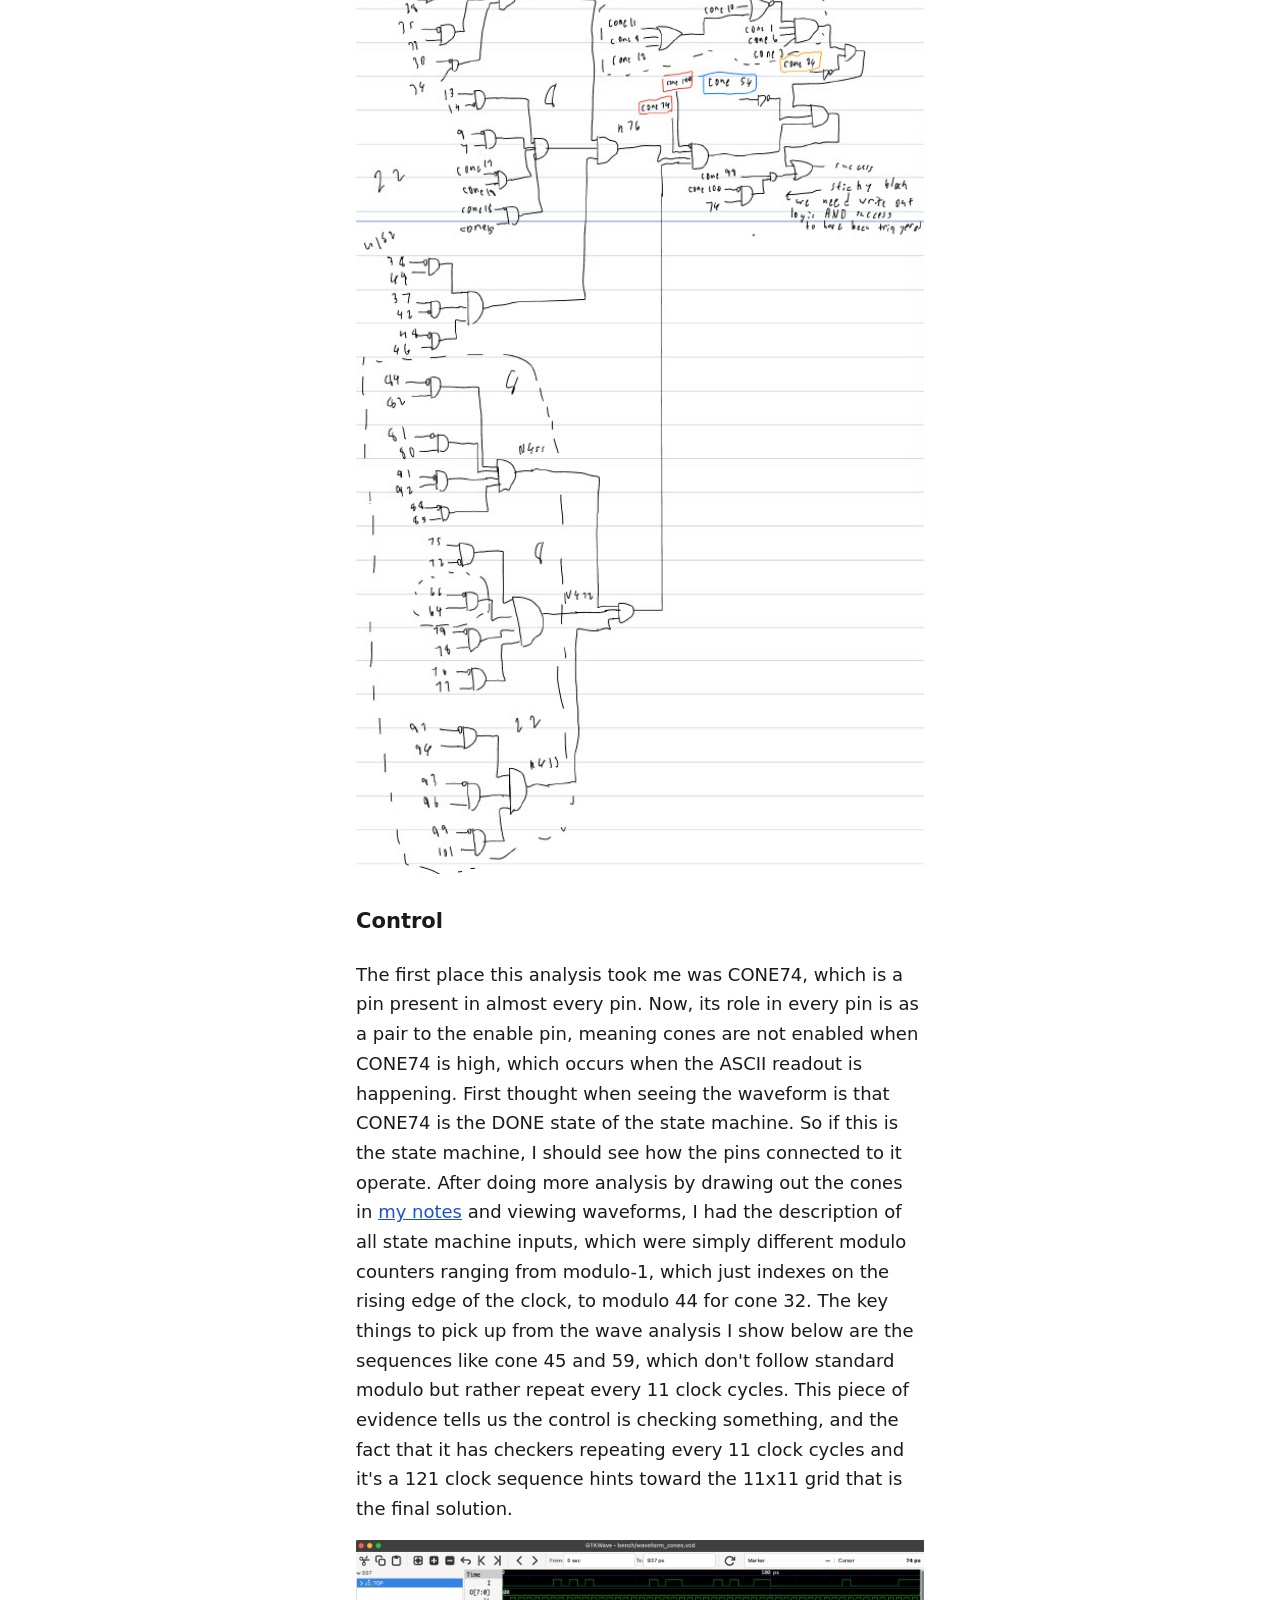
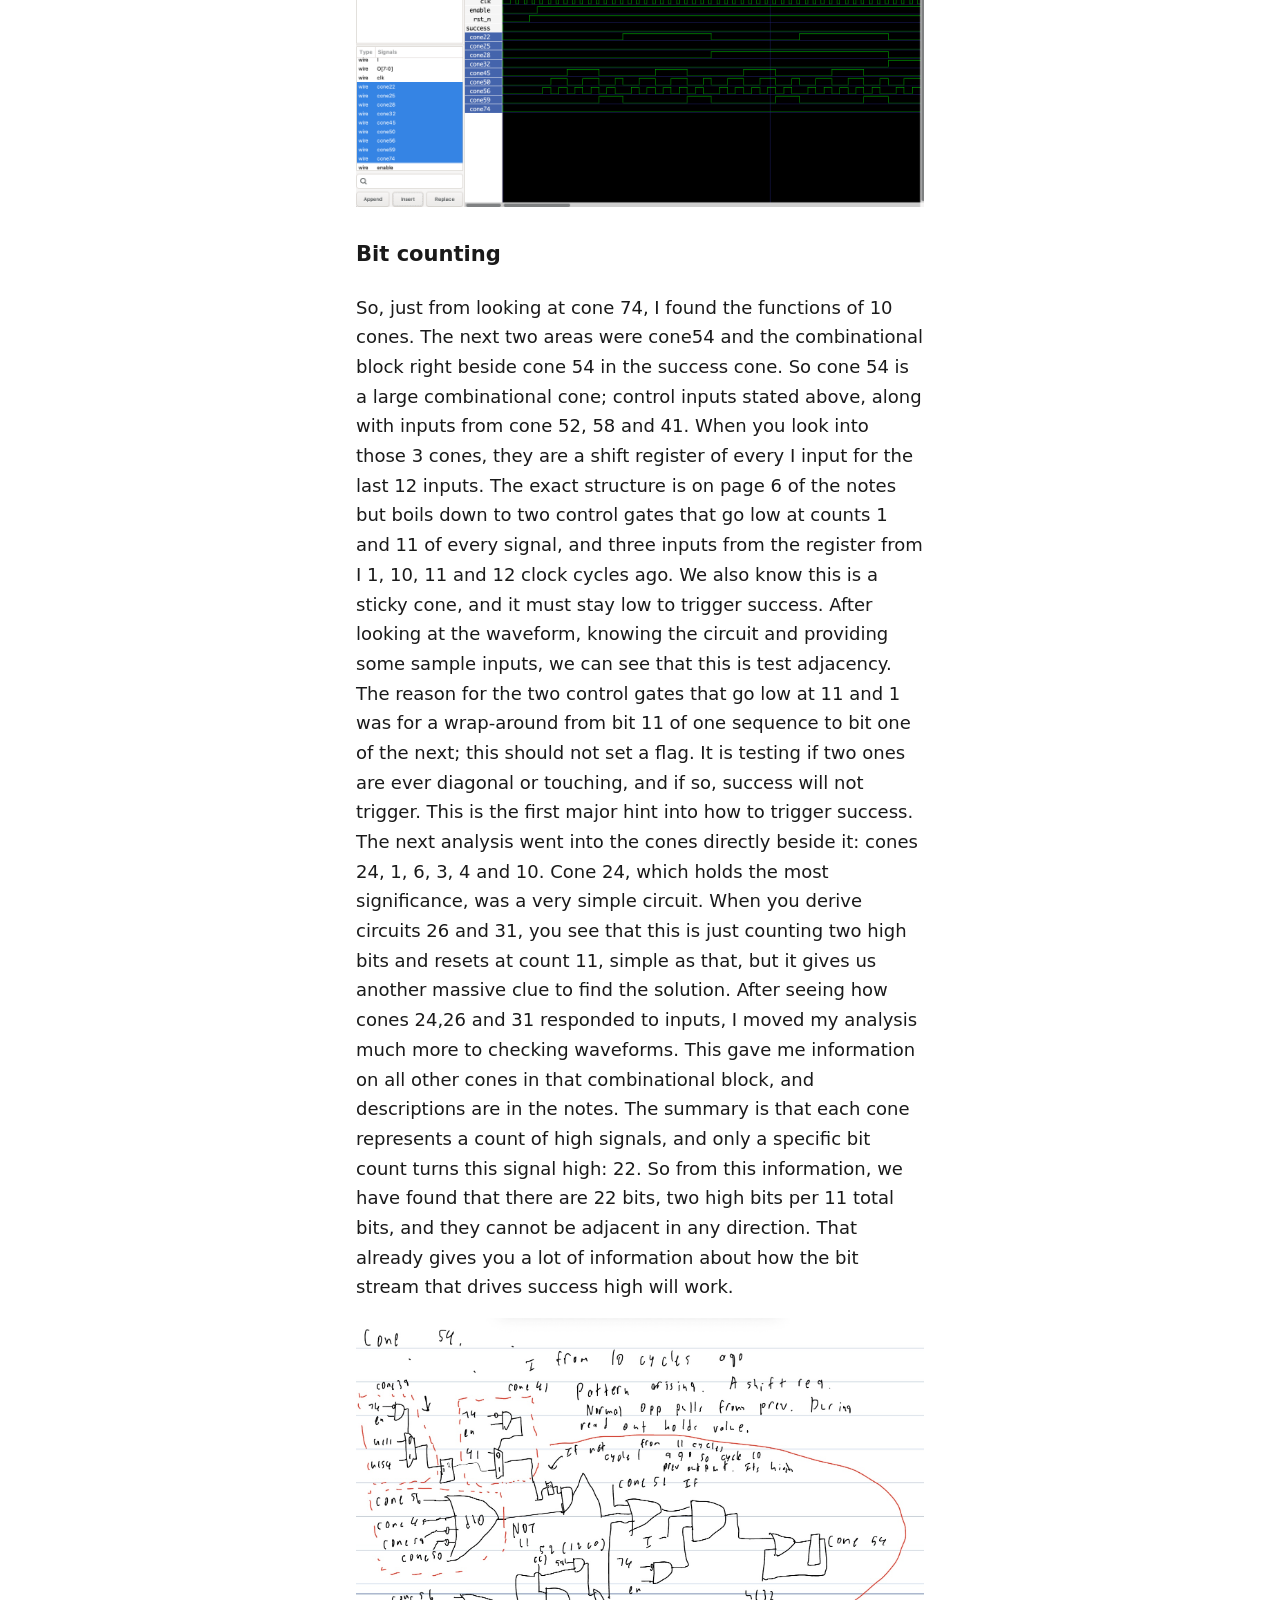
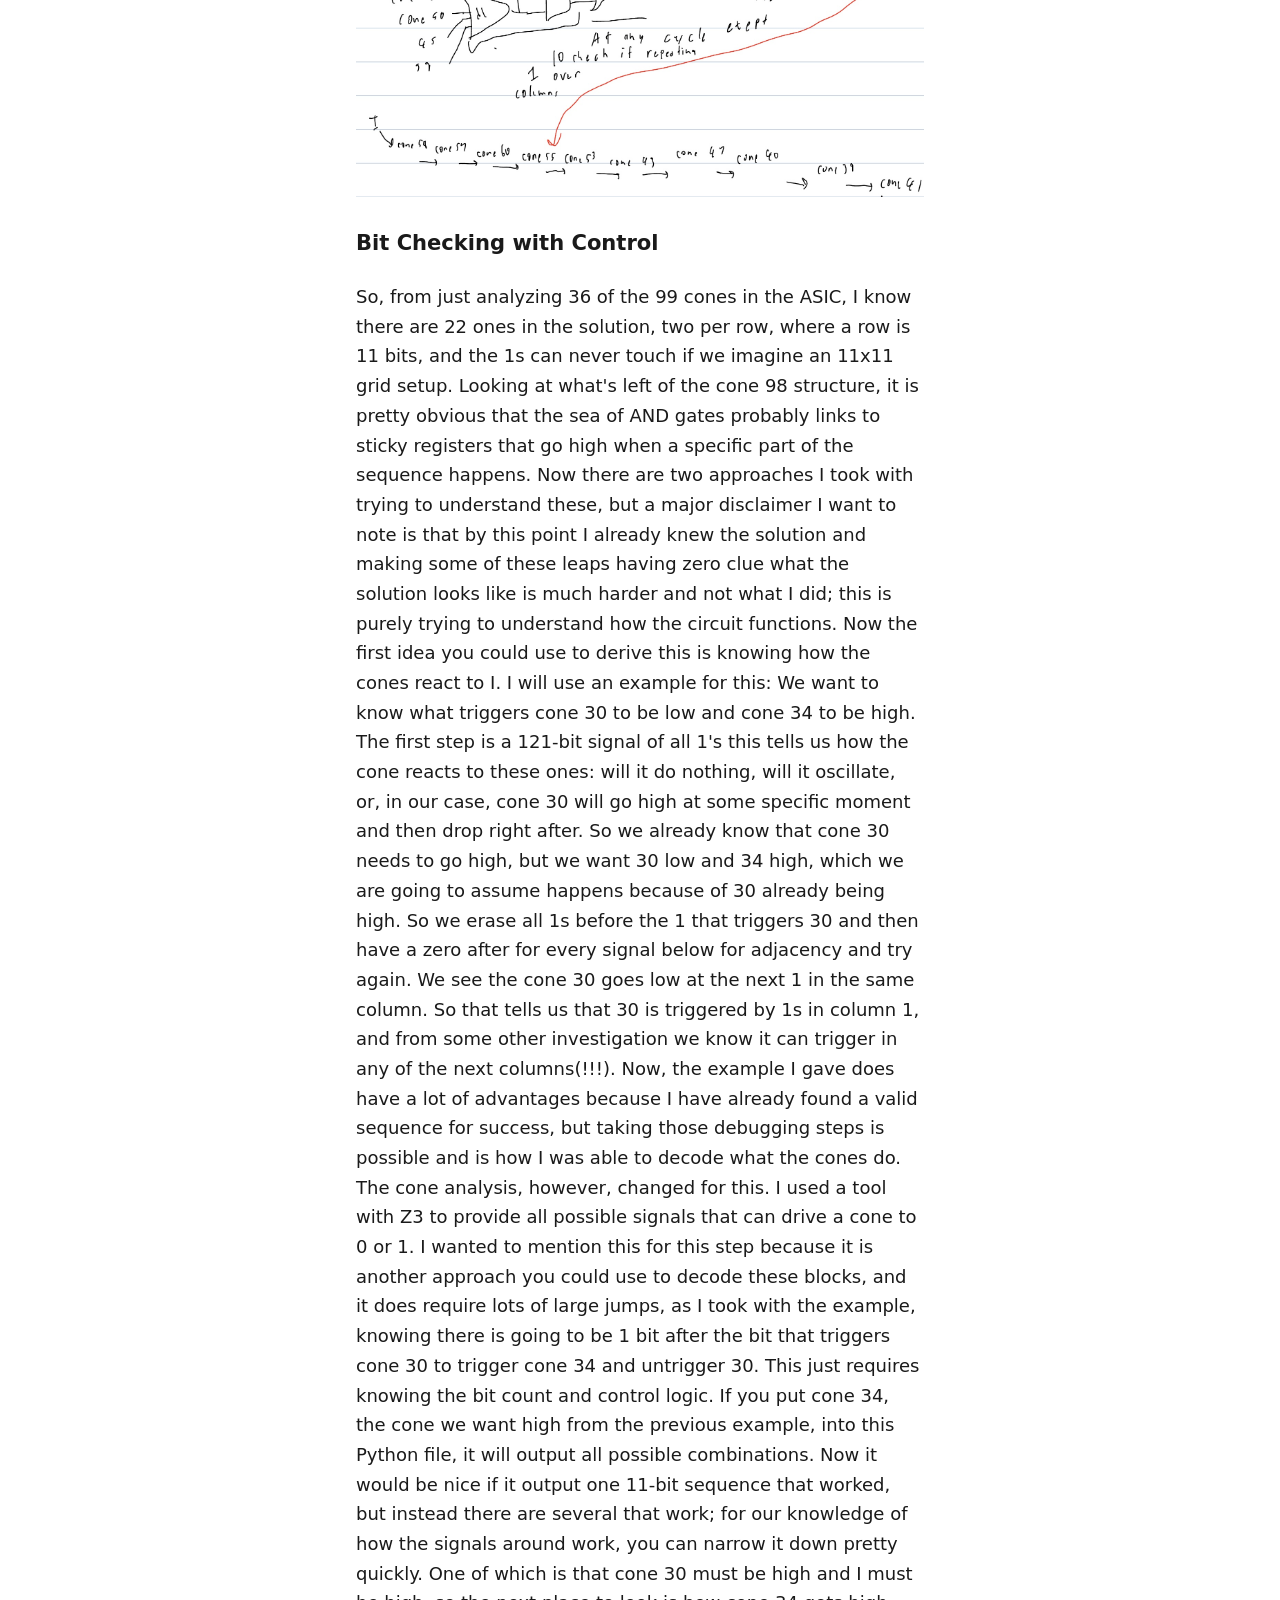
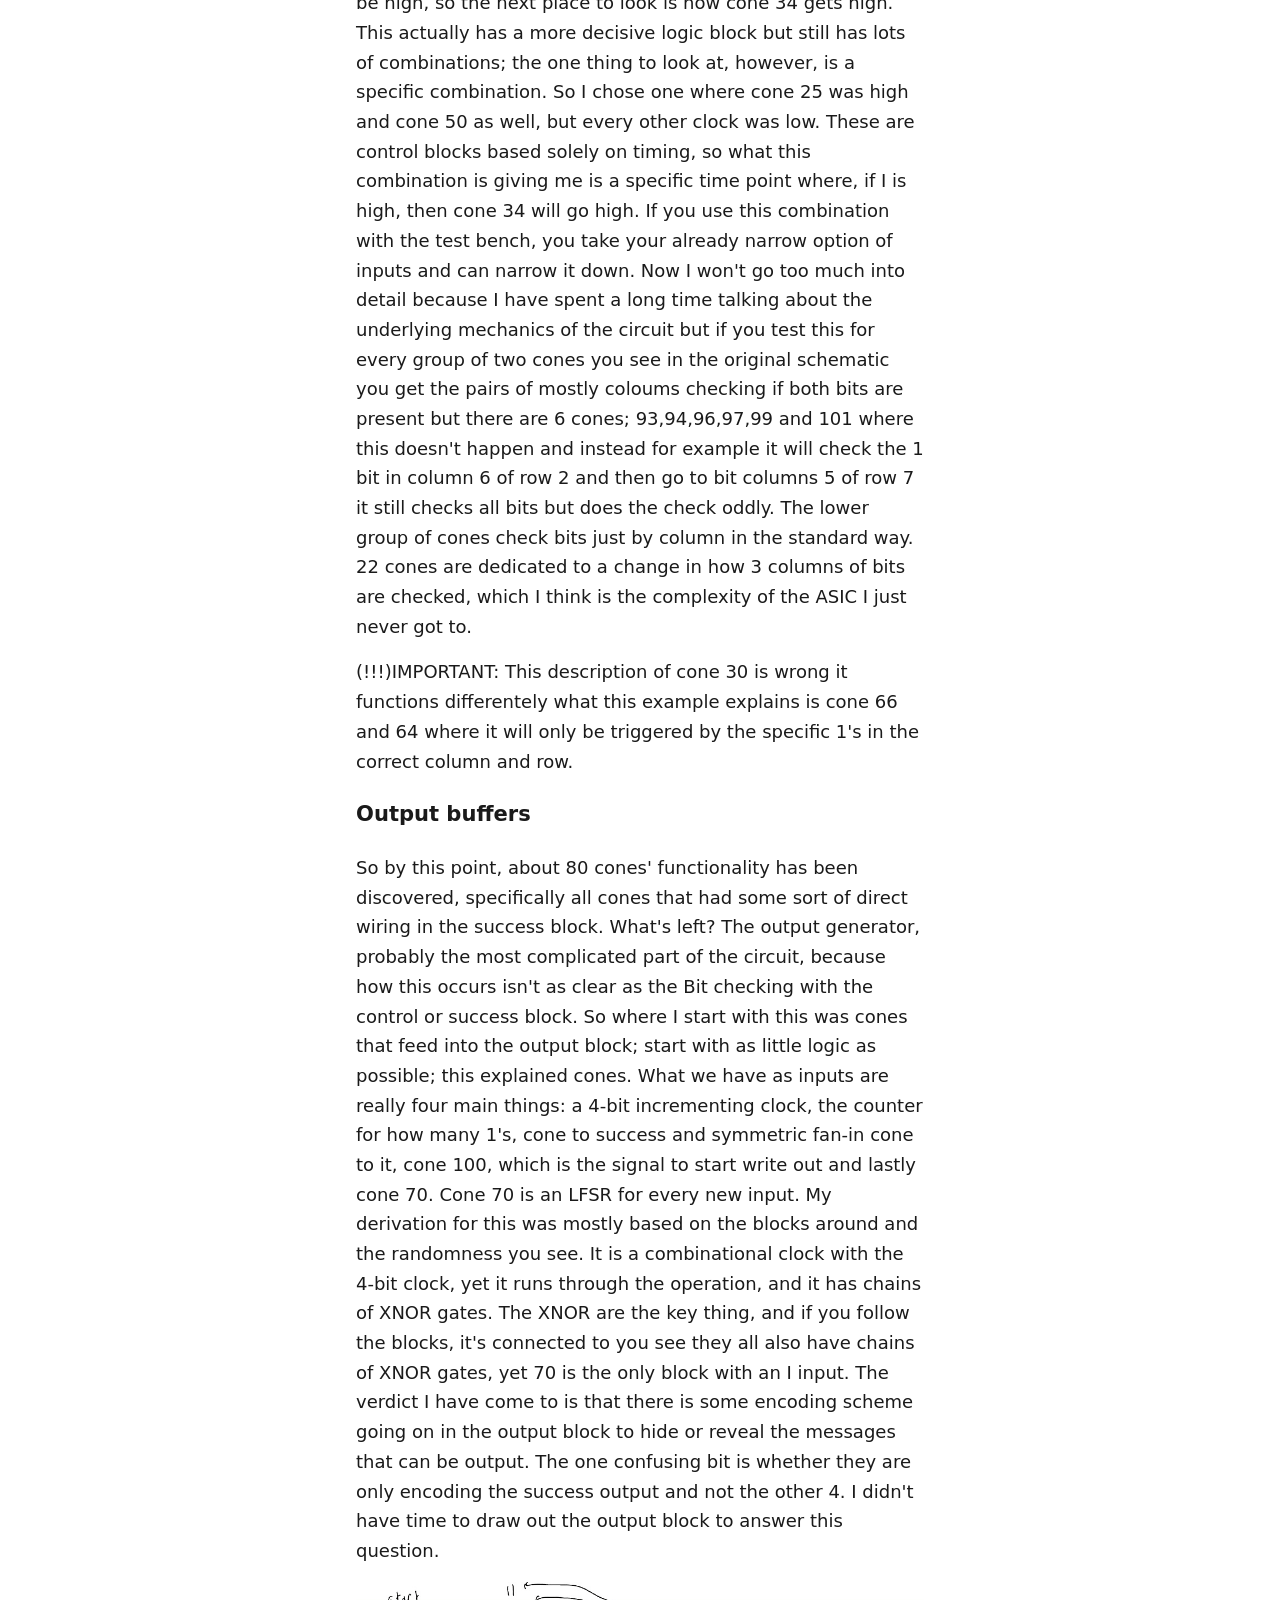
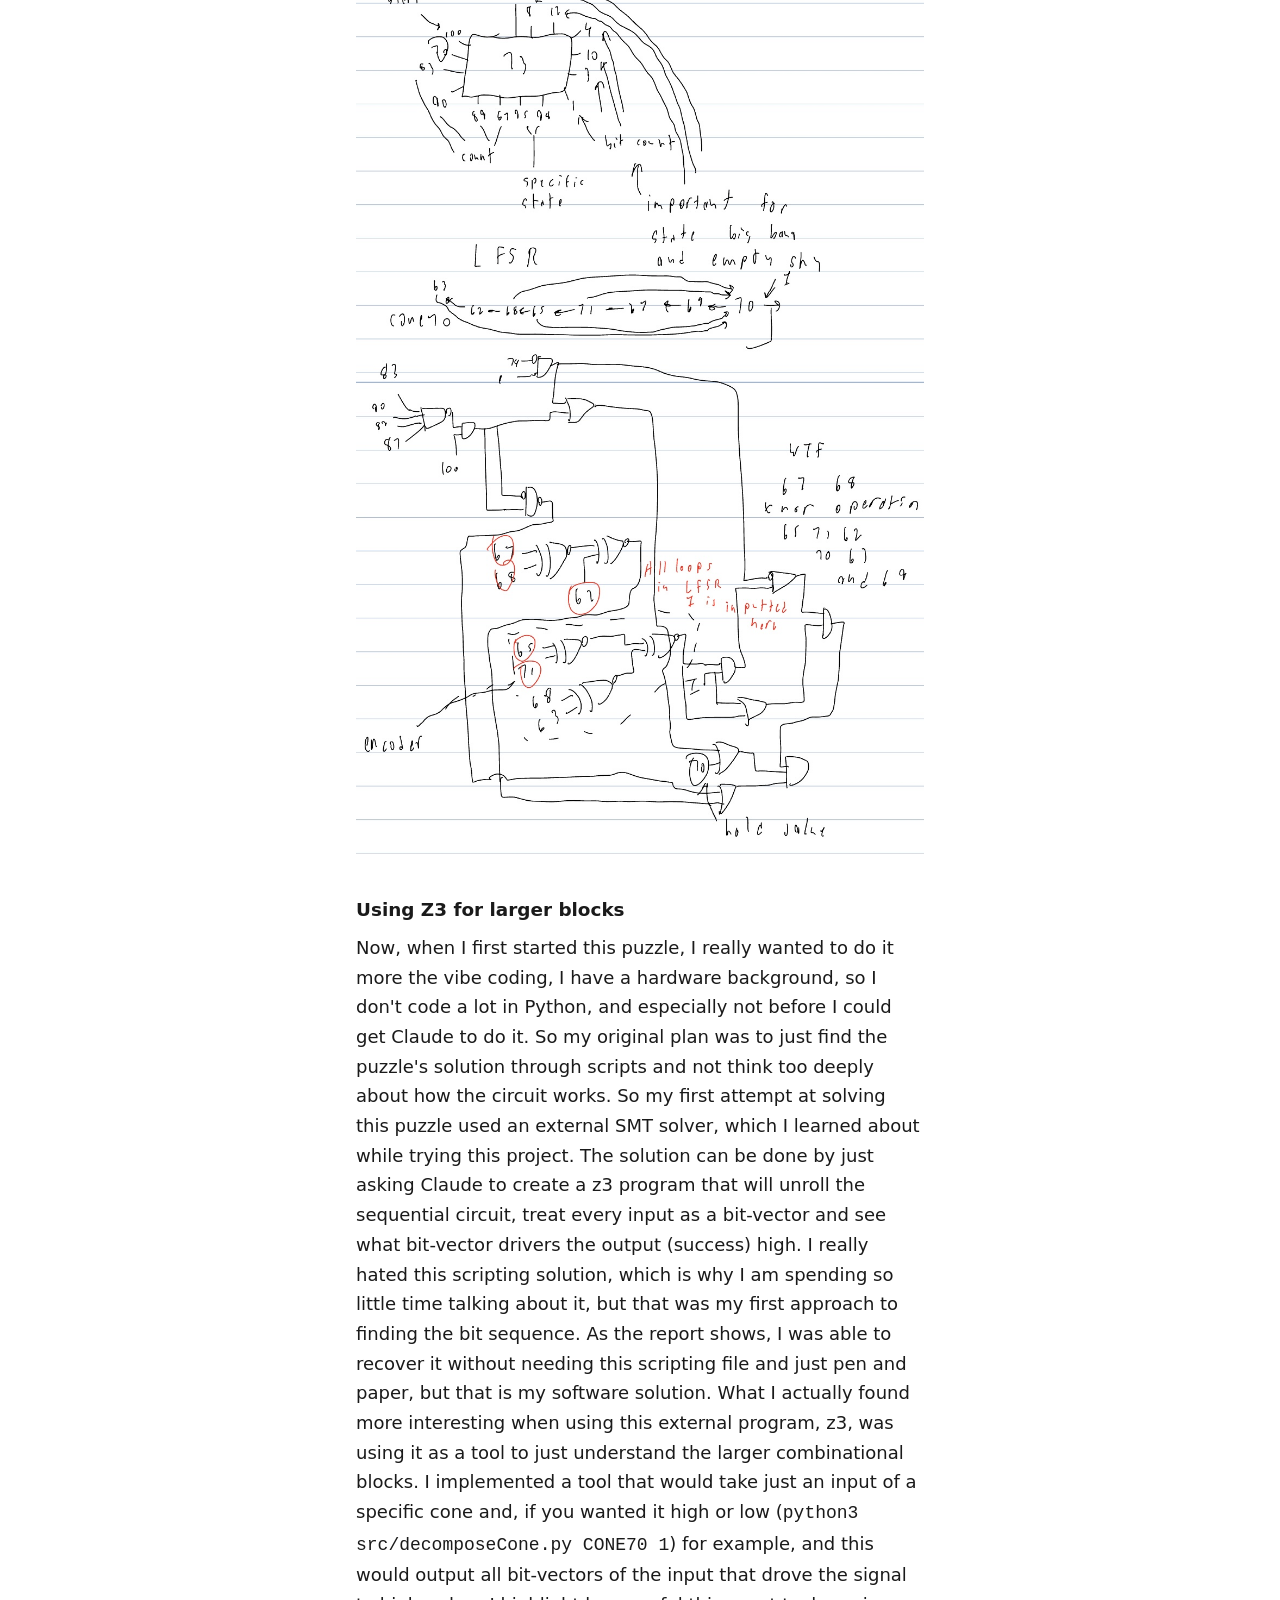
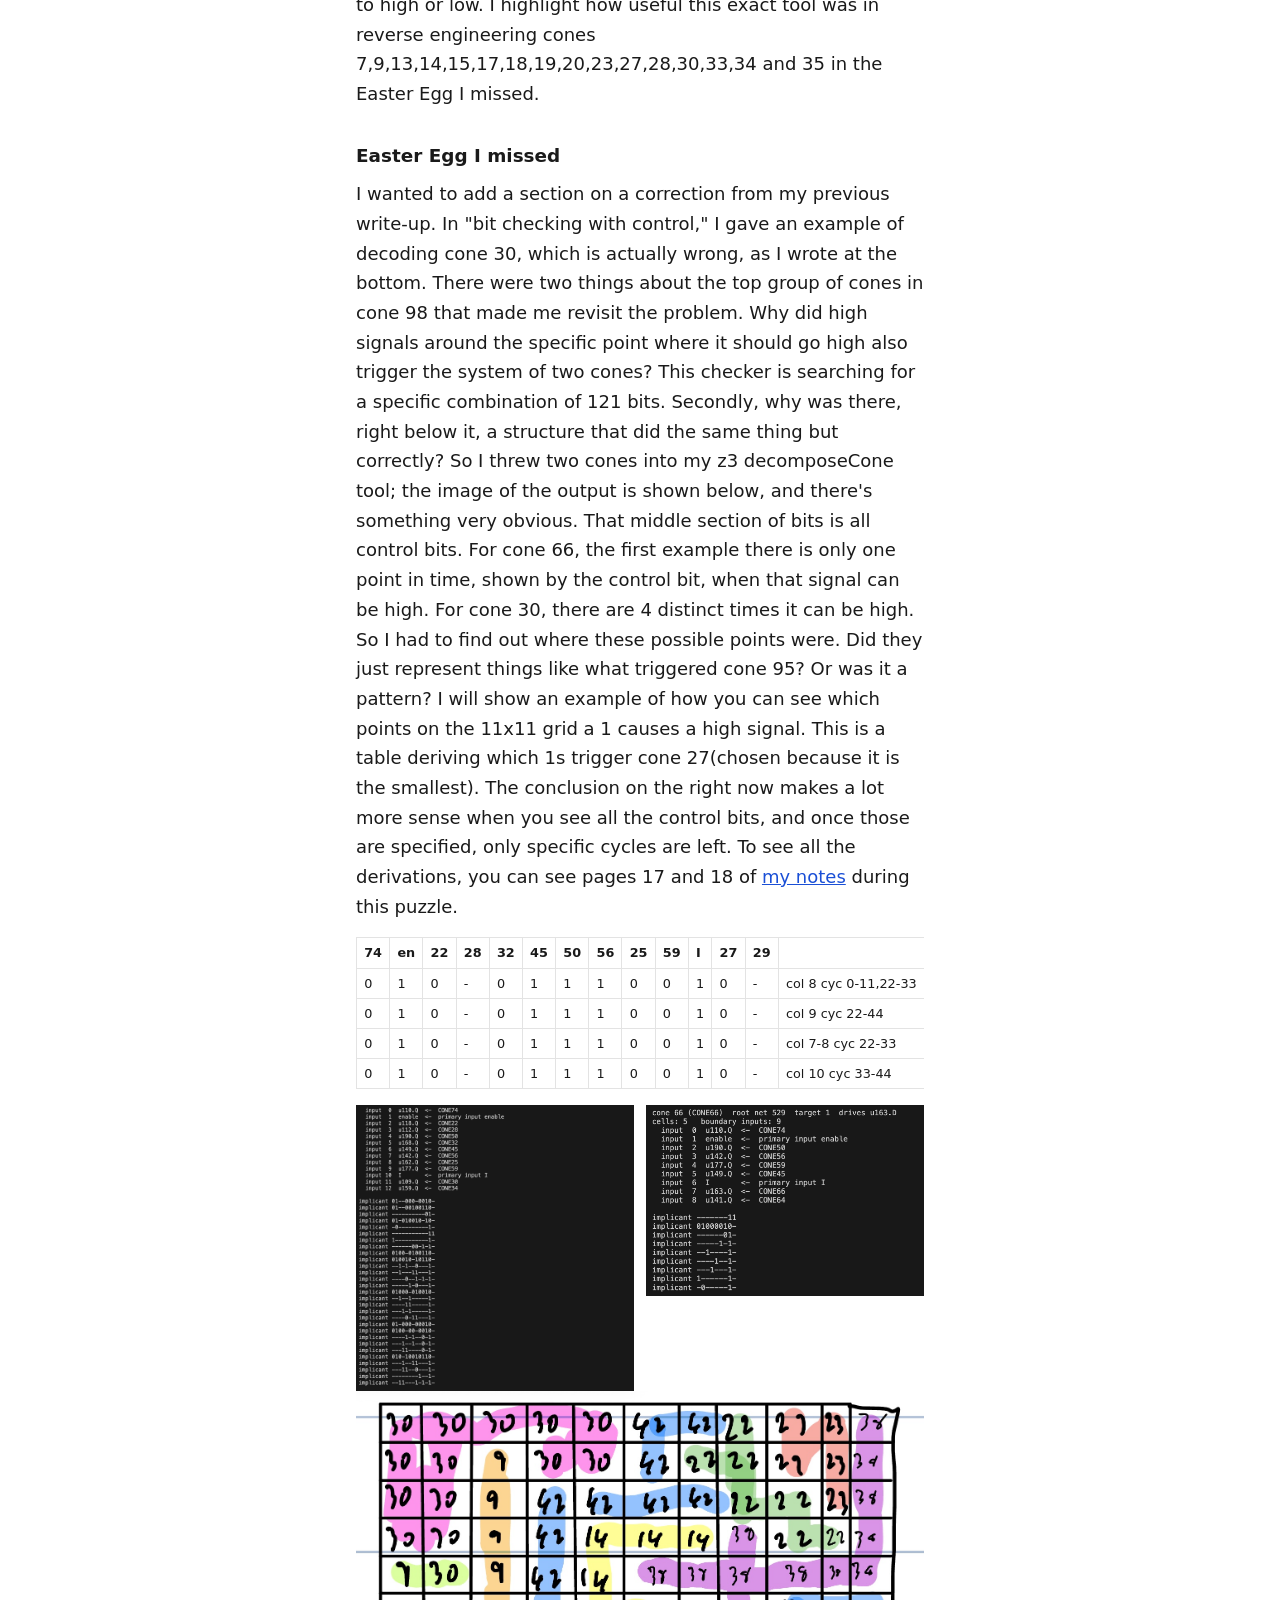
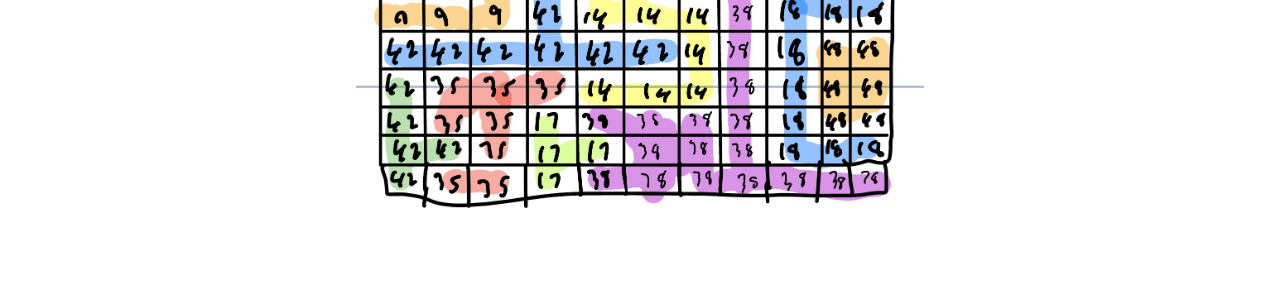
==== commit a7eb7395: "chchcanges'" ====
--- a/posts/asic-netlist/index.html
+++ b/posts/asic-netlist/index.html
@@ -1,7 +1,7 @@
 <!DOCTYPE html>
 <html lang="en"><head><meta charset="utf-8"><meta name="viewport" content="width=device-width, initial-scale=1"><title>Reverse engineering Jane Street's ASIC puzzle - Max Zischka</title><link rel="stylesheet" href="/style.css"></head>
 <body><main>
-<nav><a href="/">Home</a><a href="/writing" aria-current="page">Writing</a><a href="/projects">Projects</a><a href="https://github.com/MaxZischka1">GitHub</a></nav>
+<nav><a href="/">Home</a><a href="/writing" aria-current="page">Writing</a><a href="/projects">Projects</a><a href="/contact">Contact</a></nav>
 <h1>Reverse engineering Jane Street's ASIC puzzle</h1>
 <p class="date">2026-09-05 · <a href="https://github.com/MaxZischka1/ASIC-Reverse-Engineering">Code on GitHub</a></p>
 
@@ -60,7 +60,4 @@
 <img src="Cone66.png" width="400" alt="Z3 decomposeCone output for cone 66">
 </div>
 <p><img src="THEASIC.jpeg" width="700" alt="Full hand-drawn map of the ASIC"></p>
-
-<h2>Final Thoughts</h2>
-<p>This is the second Jane Street Puzzle I have done, and I absolutely loved it. Circuit design and circuit deriving are really fun tasks, and what I loved about this was the number of unexpected turns the puzzle had. My two favourites were the LFSR in cone 70 and, of course, the Easter Egg I missed. I really love the fact that Jane Street produces these puzzles for the public to do, as they let me practice my hardware engineering in a really fun way. After doing the AoC in Hardcaml in January, I looked at the GitHub of Anish Singhani, and if he himself is reading this README, I would love it if he could reach out and provide some tips on my very old-fashioned brute-force approach with this puzzle or any new development tools in the FPGA/ASIC development space. If anyone else finds themselves reading this repo and has any questions or comments, please reach out @ <a href="mailto:max.zischka1@gmail.com">max.zischka1@gmail.com</a> or connect with me on <a href="https://www.linkedin.com/in/max-zischka/">LinkedIn</a>.</p>
 </main></body></html>
--- a/style.css
+++ b/style.css
@@ -21,7 +21,9 @@
 code{font-family:ui-monospace,Menlo,Consolas,monospace}
 footer{color:var(--muted);font-size:.9rem}
 img{max-width:100%;height:auto}
-.headshot{display:block;width:160px;height:auto;border-radius:6px;margin-bottom:1.25rem}
+.intro{display:flex;align-items:center;gap:1.25rem;margin:0 0 1rem}
+.intro h1{margin:0}
+.headshot{flex:none;width:96px;height:96px;border-radius:50%;object-fit:cover}
 table{border-collapse:collapse;font-size:.8rem;display:block;overflow-x:auto;margin:0 0 1rem}
 th,td{border:1px solid var(--line);padding:.25rem .45rem;text-align:left;white-space:nowrap}
 .pair{display:grid;grid-template-columns:1fr 1fr;gap:.75rem}
